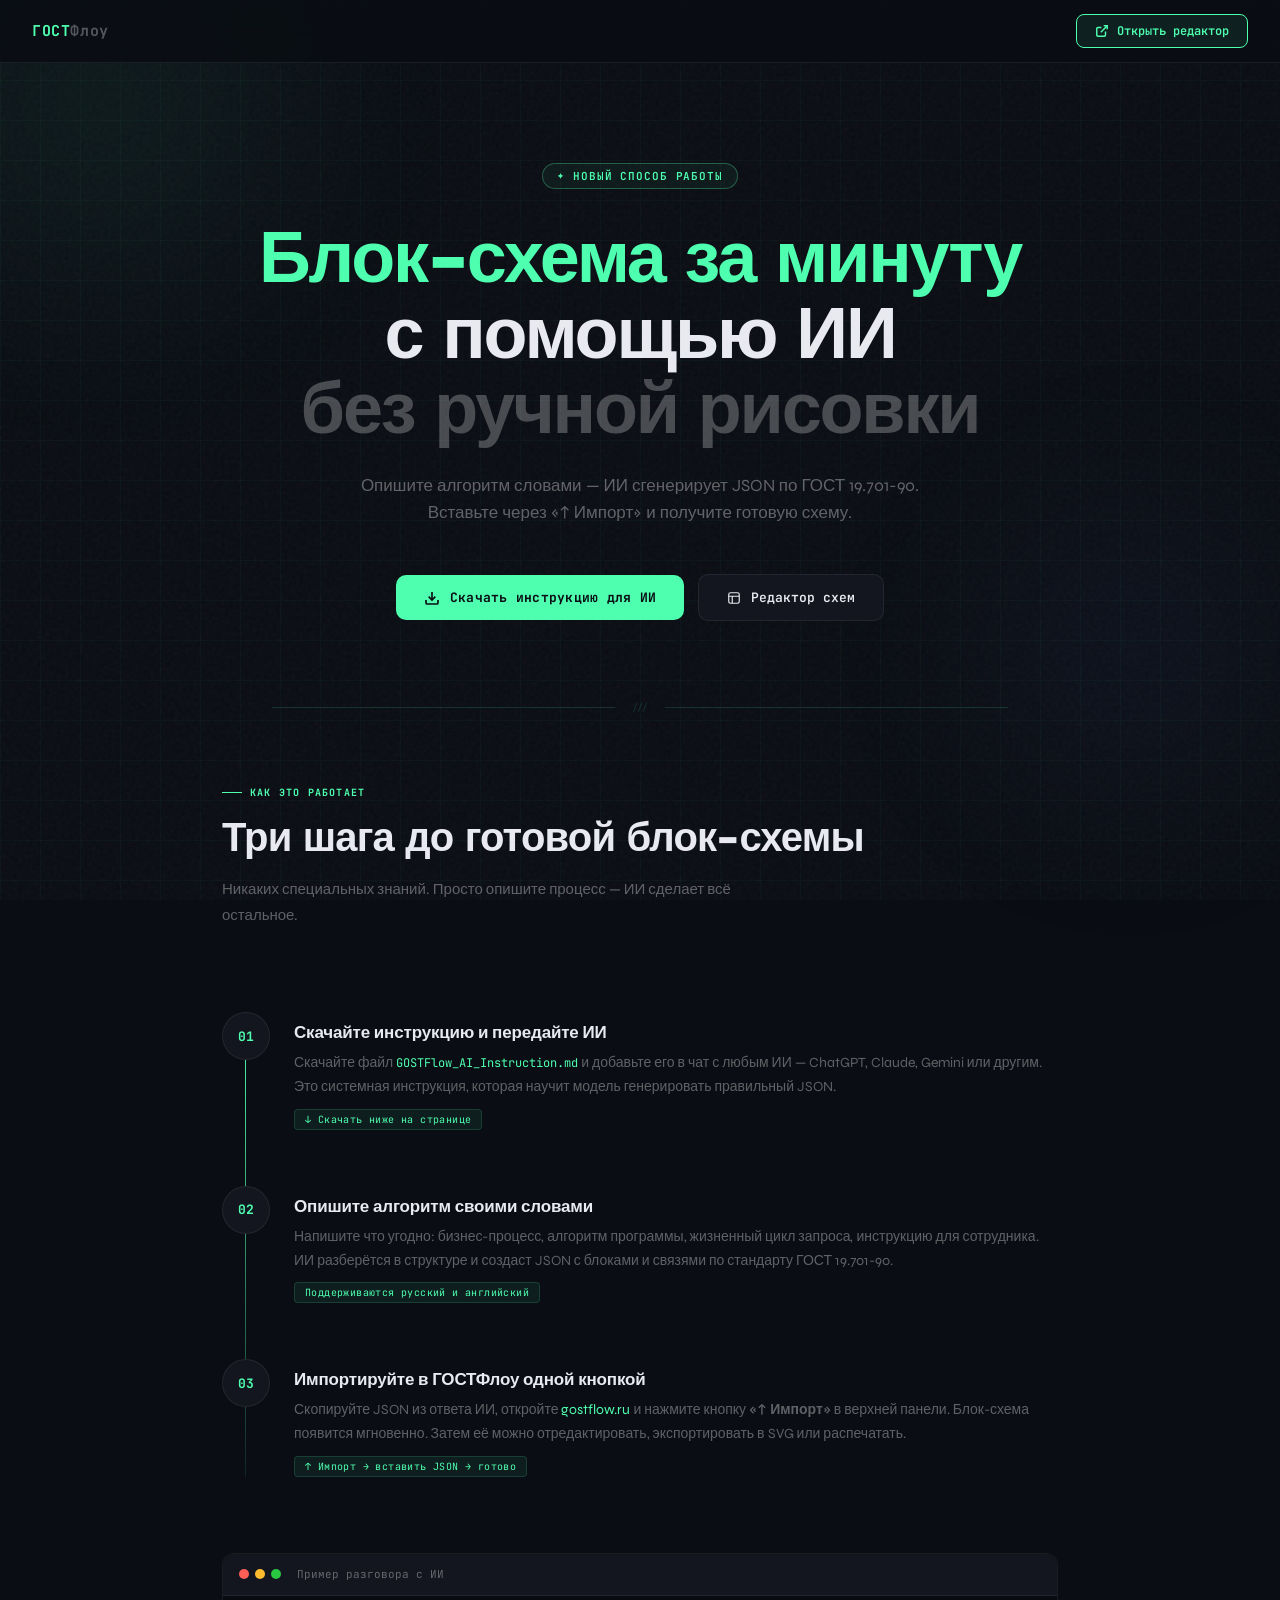
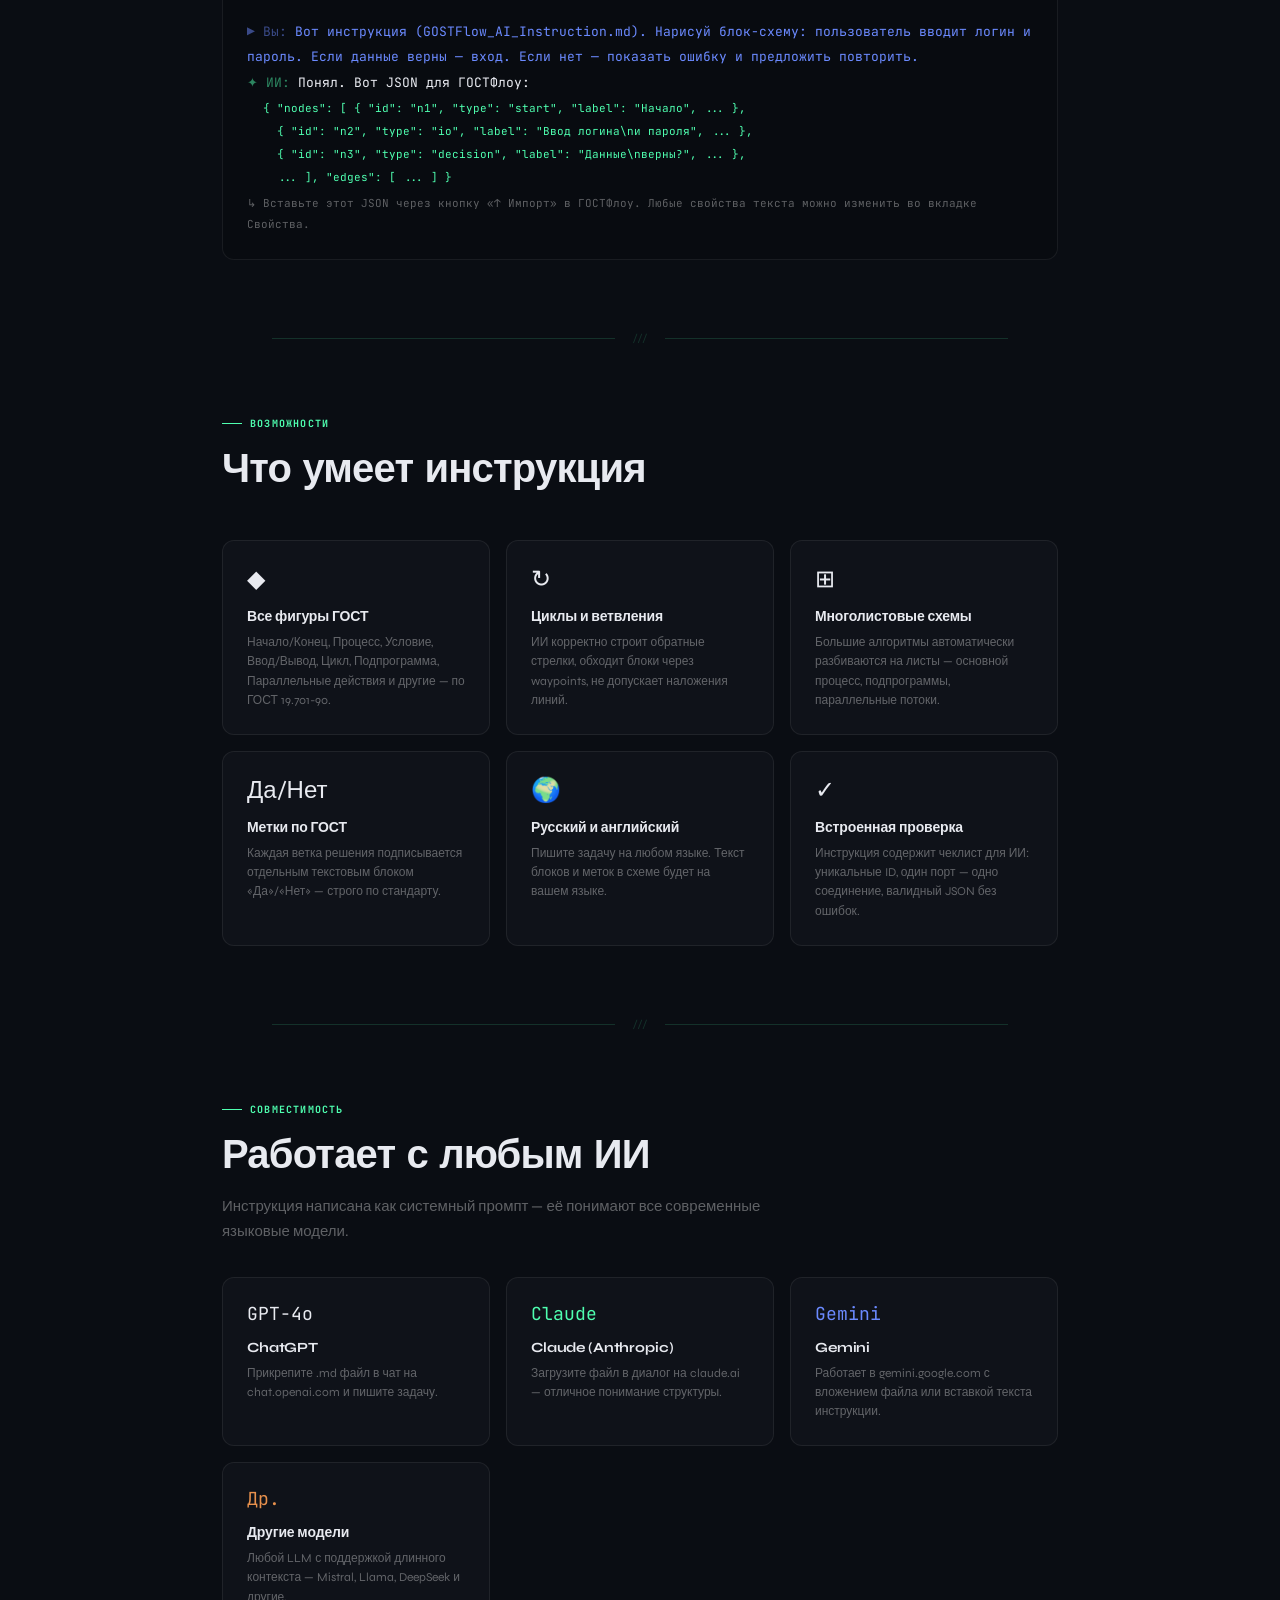
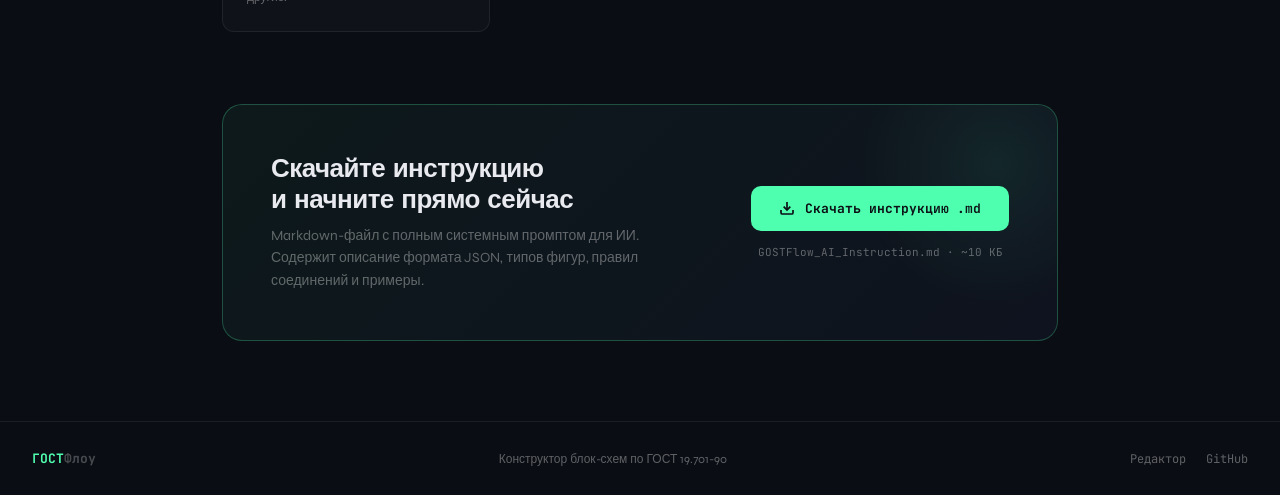
==== ai-flowchart-guide.html @ b7718509 "Added instructions." ====
<!DOCTYPE html>
<html lang="ru">
<head>
<meta charset="UTF-8">
<meta name="viewport" content="width=device-width, initial-scale=1.0">
<title>ИИ + ГОСТФлоу — Создавай блок-схемы голосом</title>
<link rel="preconnect" href="https://fonts.googleapis.com">
<link href="https://fonts.googleapis.com/css2?family=JetBrains+Mono:wght@400;600;700&family=Syne:wght@400;600;700;800&display=swap" rel="stylesheet">
<style>
  :root {
    --accent: #4fffb0;
    --accent2: #6b8aff;
    --accent3: #ff6b8a;
    --bg: #0a0d13;
    --surface: #0f1219;
    --panel: #13161f;
    --border: rgba(255,255,255,0.07);
    --text: #e8eaf0;
    --muted: rgba(255,255,255,0.35);
  }

  * { margin: 0; padding: 0; box-sizing: border-box; }

  body {
    background: var(--bg);
    color: var(--text);
    font-family: 'Syne', sans-serif;
    min-height: 100vh;
    overflow-x: hidden;
  }

  /* ─── NOISE OVERLAY ─── */
  body::before {
    content: '';
    position: fixed;
    inset: 0;
    background-image: url("data:image/svg+xml,%3Csvg viewBox='0 0 256 256' xmlns='http://www.w3.org/2000/svg'%3E%3Cfilter id='noise'%3E%3CfeTurbulence type='fractalNoise' baseFrequency='0.9' numOctaves='4' stitchTiles='stitch'/%3E%3C/filter%3E%3Crect width='100%25' height='100%25' filter='url(%23noise)' opacity='0.04'/%3E%3C/svg%3E");
    pointer-events: none;
    z-index: 0;
  }

  /* ─── GRID BG ─── */
  .grid-bg {
    position: fixed;
    inset: 0;
    background-image:
      linear-gradient(rgba(79,255,176,0.03) 1px, transparent 1px),
      linear-gradient(90deg, rgba(79,255,176,0.03) 1px, transparent 1px);
    background-size: 40px 40px;
    pointer-events: none;
    z-index: 0;
  }

  /* ─── HEADER ─── */
  header {
    position: sticky;
    top: 0;
    z-index: 100;
    display: flex;
    align-items: center;
    justify-content: space-between;
    padding: 14px 32px;
    background: rgba(10,13,19,0.85);
    backdrop-filter: blur(16px);
    border-bottom: 1px solid var(--border);
  }

  .logo {
    font-family: 'JetBrains Mono', monospace;
    font-weight: 700;
    font-size: 15px;
    color: var(--accent);
    letter-spacing: 0.04em;
    text-decoration: none;
  }
  .logo span { color: rgba(255,255,255,0.3); }

  .header-btn {
    display: flex;
    align-items: center;
    gap: 8px;
    padding: 8px 18px;
    border-radius: 8px;
    border: 1px solid var(--accent);
    background: rgba(79,255,176,0.08);
    color: var(--accent);
    font-family: 'JetBrains Mono', monospace;
    font-size: 12px;
    font-weight: 600;
    cursor: pointer;
    text-decoration: none;
    transition: all 0.2s;
  }
  .header-btn:hover {
    background: rgba(79,255,176,0.15);
    box-shadow: 0 0 20px rgba(79,255,176,0.2);
  }

  /* ─── MAIN ─── */
  main {
    position: relative;
    z-index: 1;
  }

  /* ─── HERO ─── */
  .hero {
    padding: 100px 32px 80px;
    max-width: 900px;
    margin: 0 auto;
    text-align: center;
  }

  .hero-badge {
    display: inline-flex;
    align-items: center;
    gap: 8px;
    padding: 5px 14px;
    border-radius: 100px;
    border: 1px solid rgba(79,255,176,0.3);
    background: rgba(79,255,176,0.05);
    font-family: 'JetBrains Mono', monospace;
    font-size: 11px;
    font-weight: 600;
    color: var(--accent);
    letter-spacing: 0.08em;
    text-transform: uppercase;
    margin-bottom: 32px;
  }
  .hero-badge::before {
    content: '✦';
    font-size: 8px;
  }

  .hero h1 {
    font-size: clamp(38px, 6vw, 72px);
    font-weight: 800;
    line-height: 1.05;
    letter-spacing: -0.03em;
    margin-bottom: 24px;
  }

  .hero h1 .line-accent { color: var(--accent); }
  .hero h1 .line-muted { color: rgba(255,255,255,0.25); }

  .hero-sub {
    font-size: 17px;
    line-height: 1.6;
    color: var(--muted);
    max-width: 560px;
    margin: 0 auto 48px;
    font-weight: 400;
  }

  .hero-actions {
    display: flex;
    align-items: center;
    justify-content: center;
    gap: 14px;
    flex-wrap: wrap;
  }

  .btn-primary {
    display: inline-flex;
    align-items: center;
    gap: 10px;
    padding: 14px 28px;
    border-radius: 10px;
    background: var(--accent);
    color: #0a0d13;
    font-family: 'JetBrains Mono', monospace;
    font-size: 13px;
    font-weight: 700;
    cursor: pointer;
    border: none;
    text-decoration: none;
    transition: all 0.2s;
    letter-spacing: 0.02em;
  }
  .btn-primary:hover {
    background: #7fffca;
    box-shadow: 0 0 32px rgba(79,255,176,0.4);
    transform: translateY(-1px);
  }

  .btn-secondary {
    display: inline-flex;
    align-items: center;
    gap: 10px;
    padding: 14px 28px;
    border-radius: 10px;
    border: 1px solid var(--border);
    background: var(--panel);
    color: var(--text);
    font-family: 'JetBrains Mono', monospace;
    font-size: 13px;
    font-weight: 600;
    cursor: pointer;
    text-decoration: none;
    transition: all 0.2s;
  }
  .btn-secondary:hover {
    border-color: rgba(79,255,176,0.4);
    color: var(--accent);
  }

  /* ─── DIVIDER ─── */
  .divider {
    display: flex;
    align-items: center;
    gap: 16px;
    max-width: 800px;
    margin: 0 auto;
    padding: 0 32px;
    opacity: 0.15;
  }
  .divider::before, .divider::after {
    content: '';
    flex: 1;
    height: 1px;
    background: var(--accent);
  }
  .divider span {
    font-family: 'JetBrains Mono', monospace;
    font-size: 10px;
    color: var(--accent);
  }

  /* ─── SECTION ─── */
  .section {
    max-width: 900px;
    margin: 0 auto;
    padding: 72px 32px;
  }

  .section-label {
    font-family: 'JetBrains Mono', monospace;
    font-size: 10px;
    font-weight: 700;
    letter-spacing: 0.12em;
    text-transform: uppercase;
    color: var(--accent);
    margin-bottom: 16px;
    display: flex;
    align-items: center;
    gap: 8px;
  }
  .section-label::before {
    content: '';
    display: inline-block;
    width: 20px;
    height: 1px;
    background: var(--accent);
  }

  .section-title {
    font-size: clamp(24px, 3.5vw, 40px);
    font-weight: 800;
    letter-spacing: -0.02em;
    line-height: 1.15;
    margin-bottom: 16px;
  }

  .section-desc {
    font-size: 15px;
    color: var(--muted);
    line-height: 1.7;
    max-width: 580px;
  }

  /* ─── STEPS ─── */
  .steps {
    display: flex;
    flex-direction: column;
    gap: 0;
    margin-top: 56px;
    position: relative;
  }

  .steps::before {
    content: '';
    position: absolute;
    left: 23px;
    top: 28px;
    bottom: 28px;
    width: 1px;
    background: linear-gradient(to bottom, var(--accent), rgba(79,255,176,0.1));
  }

  .step {
    display: grid;
    grid-template-columns: 48px 1fr;
    gap: 24px;
    padding: 28px 0;
    position: relative;
    opacity: 0;
    transform: translateX(-16px);
    transition: opacity 0.5s, transform 0.5s;
  }
  .step.visible { opacity: 1; transform: translateX(0); }

  .step-num {
    width: 48px;
    height: 48px;
    border-radius: 50%;
    background: var(--panel);
    border: 1px solid var(--border);
    display: flex;
    align-items: center;
    justify-content: center;
    font-family: 'JetBrains Mono', monospace;
    font-size: 13px;
    font-weight: 700;
    color: var(--accent);
    flex-shrink: 0;
    position: relative;
    z-index: 1;
  }
  .step:hover .step-num {
    border-color: rgba(79,255,176,0.5);
    box-shadow: 0 0 20px rgba(79,255,176,0.15);
  }

  .step-body { padding-top: 10px; }

  .step-title {
    font-size: 17px;
    font-weight: 700;
    letter-spacing: -0.01em;
    margin-bottom: 8px;
  }

  .step-text {
    font-size: 14px;
    color: var(--muted);
    line-height: 1.7;
  }

  .step-tag {
    display: inline-block;
    margin-top: 10px;
    padding: 3px 10px;
    border-radius: 4px;
    background: rgba(79,255,176,0.07);
    border: 1px solid rgba(79,255,176,0.15);
    font-family: 'JetBrains Mono', monospace;
    font-size: 10px;
    color: var(--accent);
    letter-spacing: 0.04em;
  }

  /* ─── CODE BLOCK ─── */
  .code-demo {
    margin-top: 48px;
    border-radius: 14px;
    border: 1px solid var(--border);
    background: var(--surface);
    overflow: hidden;
  }

  .code-header {
    display: flex;
    align-items: center;
    justify-content: space-between;
    padding: 12px 20px;
    border-bottom: 1px solid var(--border);
    background: var(--panel);
  }

  .code-dots {
    display: flex;
    gap: 6px;
  }
  .code-dots span {
    width: 10px; height: 10px;
    border-radius: 50%;
  }
  .dot-red { background: #ff5f57; }
  .dot-yellow { background: #febc2e; }
  .dot-green { background: #28c840; }

  .code-label {
    font-family: 'JetBrains Mono', monospace;
    font-size: 11px;
    color: var(--muted);
  }

  .code-body {
    padding: 24px;
    font-family: 'JetBrains Mono', monospace;
    font-size: 13px;
    line-height: 1.8;
    overflow-x: auto;
  }

  .code-user { color: var(--accent2); }
  .code-ai { color: var(--text); }
  .code-prompt {
    color: var(--muted);
    font-size: 11px;
    display: block;
    margin-bottom: 4px;
  }
  .code-response {
    color: var(--accent);
    font-size: 11px;
    display: block;
    margin-top: 4px;
  }

  /* ─── CARDS ─── */
  .cards {
    display: grid;
    grid-template-columns: repeat(auto-fit, minmax(220px, 1fr));
    gap: 16px;
    margin-top: 48px;
  }

  .card {
    padding: 24px;
    border-radius: 12px;
    border: 1px solid var(--border);
    background: var(--surface);
    transition: all 0.2s;
    cursor: default;
  }
  .card:hover {
    border-color: rgba(79,255,176,0.2);
    background: var(--panel);
    transform: translateY(-2px);
  }

  .card-icon {
    font-size: 24px;
    margin-bottom: 14px;
    display: block;
  }

  .card-title {
    font-size: 14px;
    font-weight: 700;
    margin-bottom: 8px;
    letter-spacing: -0.01em;
  }

  .card-text {
    font-size: 12px;
    color: var(--muted);
    line-height: 1.6;
  }

  /* ─── DOWNLOAD SECTION ─── */
  .download-block {
    margin: 0 auto 80px;
    max-width: 900px;
    padding: 0 32px;
  }

  .download-card {
    border-radius: 20px;
    border: 1px solid rgba(79,255,176,0.25);
    background: linear-gradient(135deg, rgba(79,255,176,0.05) 0%, rgba(107,138,255,0.05) 100%);
    padding: 48px;
    display: flex;
    align-items: center;
    justify-content: space-between;
    gap: 32px;
    flex-wrap: wrap;
    position: relative;
    overflow: hidden;
  }

  .download-card::before {
    content: '';
    position: absolute;
    top: -80px;
    right: -80px;
    width: 280px;
    height: 280px;
    background: radial-gradient(circle, rgba(79,255,176,0.08) 0%, transparent 70%);
    pointer-events: none;
  }

  .download-info h2 {
    font-size: 26px;
    font-weight: 800;
    letter-spacing: -0.02em;
    margin-bottom: 10px;
  }

  .download-info p {
    font-size: 14px;
    color: var(--muted);
    line-height: 1.6;
    max-width: 400px;
  }

  .download-actions {
    display: flex;
    flex-direction: column;
    gap: 10px;
    flex-shrink: 0;
  }

  .btn-download {
    display: inline-flex;
    align-items: center;
    gap: 10px;
    padding: 14px 28px;
    border-radius: 10px;
    background: var(--accent);
    color: #0a0d13;
    font-family: 'JetBrains Mono', monospace;
    font-size: 13px;
    font-weight: 700;
    cursor: pointer;
    border: none;
    text-decoration: none;
    transition: all 0.2s;
    white-space: nowrap;
  }
  .btn-download:hover {
    background: #7fffca;
    box-shadow: 0 0 28px rgba(79,255,176,0.4);
    transform: translateY(-1px);
  }
  .btn-download svg { flex-shrink: 0; }

  .file-meta {
    font-family: 'JetBrains Mono', monospace;
    font-size: 11px;
    color: var(--muted);
    text-align: center;
    margin-top: 4px;
  }

  /* ─── FOOTER ─── */
  footer {
    border-top: 1px solid var(--border);
    padding: 28px 32px;
    display: flex;
    align-items: center;
    justify-content: space-between;
    gap: 16px;
    flex-wrap: wrap;
    position: relative;
    z-index: 1;
  }

  .footer-logo {
    font-family: 'JetBrains Mono', monospace;
    font-size: 13px;
    font-weight: 700;
    color: var(--accent);
  }
  .footer-logo span { color: rgba(255,255,255,0.25); }

  .footer-text {
    font-size: 12px;
    color: var(--muted);
  }

  footer a {
    color: var(--muted);
    text-decoration: none;
    font-size: 12px;
    font-family: 'JetBrains Mono', monospace;
    transition: color 0.2s;
  }
  footer a:hover { color: var(--accent); }

  /* ─── GLOW BLOBS ─── */
  .blob {
    position: fixed;
    border-radius: 50%;
    pointer-events: none;
    z-index: 0;
    filter: blur(90px);
    opacity: 0.25;
  }
  .blob-1 {
    width: 600px; height: 600px;
    background: radial-gradient(circle, rgba(79,255,176,0.3), transparent 70%);
    top: -200px; left: -200px;
    animation: blobDrift 20s ease-in-out infinite alternate;
  }
  .blob-2 {
    width: 500px; height: 500px;
    background: radial-gradient(circle, rgba(107,138,255,0.25), transparent 70%);
    bottom: 0; right: -100px;
    animation: blobDrift 25s ease-in-out infinite alternate-reverse;
  }
  @keyframes blobDrift {
    from { transform: translate(0, 0) scale(1); }
    to { transform: translate(40px, 30px) scale(1.08); }
  }

  /* ─── TERMINAL DEMO ─── */
  .terminal {
    border-radius: 12px;
    border: 1px solid var(--border);
    background: #080b10;
    overflow: hidden;
    margin-top: 48px;
    font-family: 'JetBrains Mono', monospace;
    font-size: 13px;
    line-height: 1.9;
  }

  .terminal-bar {
    background: var(--panel);
    padding: 10px 16px;
    display: flex;
    align-items: center;
    gap: 8px;
    border-bottom: 1px solid var(--border);
  }

  .terminal-title {
    font-size: 11px;
    color: var(--muted);
    margin-left: 8px;
  }

  .terminal-body {
    padding: 24px;
    display: flex;
    flex-direction: column;
    gap: 2px;
  }

  .t-you { color: var(--accent2); }
  .t-you::before { content: '▶ Вы: '; color: rgba(107,138,255,0.5); }
  .t-ai { color: var(--text); }
  .t-ai::before { content: '✦ ИИ: '; color: rgba(79,255,176,0.5); }
  .t-json { color: var(--accent); margin-left: 16px; font-size: 11px; }
  .t-note { color: var(--muted); font-size: 11px; margin-top: 4px; }

  /* scroll animation */
  .fade-up {
    opacity: 0;
    transform: translateY(24px);
    transition: opacity 0.6s ease, transform 0.6s ease;
  }
  .fade-up.visible {
    opacity: 1;
    transform: translateY(0);
  }

  @media (max-width: 640px) {
    header { padding: 12px 18px; }
    .hero { padding: 60px 18px 48px; }
    .section { padding: 48px 18px; }
    .download-block { padding: 0 18px; }
    .download-card { padding: 28px 20px; }
    footer { padding: 20px 18px; }
    .steps::before { display: none; }
  }
</style>
</head>
<body>

<div class="grid-bg"></div>
<div class="blob blob-1"></div>
<div class="blob blob-2"></div>

<!-- HEADER -->
<header>
  <a href="https://gostflow.ru" class="logo">ГОСТ<span>Флоу</span></a>
  <a href="https://gostflow.ru" class="header-btn">
    <svg width="14" height="14" viewBox="0 0 24 24" fill="none" stroke="currentColor" stroke-width="2.5"><path d="M18 13v6a2 2 0 0 1-2 2H5a2 2 0 0 1-2-2V8a2 2 0 0 1 2-2h6"/><polyline points="15 3 21 3 21 9"/><line x1="10" y1="14" x2="21" y2="3"/></svg>
    Открыть редактор
  </a>
</header>

<main>

  <!-- HERO -->
  <section class="hero">
    <div class="hero-badge">Новый способ работы</div>
    <h1>
      <span class="line-accent">Блок-схема за минуту</span><br>
      <span>с помощью ИИ</span><br>
      <span class="line-muted">без ручной рисовки</span>
    </h1>
    <p class="hero-sub">
      Опишите алгоритм словами — ИИ сгенерирует JSON по ГОСТ 19.701-90.
      Вставьте через «↑ Импорт» и получите готовую схему.
    </p>
    <div class="hero-actions">
      <a id="downloadBtnHero" href="#" class="btn-primary">
        <svg width="16" height="16" viewBox="0 0 24 24" fill="none" stroke="currentColor" stroke-width="2.5"><path d="M21 15v4a2 2 0 0 1-2 2H5a2 2 0 0 1-2-2v-4"/><polyline points="7 10 12 15 17 10"/><line x1="12" y1="15" x2="12" y2="3"/></svg>
        Скачать инструкцию для ИИ
      </a>
      <a href="https://gostflow.ru" class="btn-secondary">
        <svg width="14" height="14" viewBox="0 0 24 24" fill="none" stroke="currentColor" stroke-width="2"><rect x="3" y="3" width="18" height="18" rx="3"/><path d="M3 9h18M9 21V9"/></svg>
        Редактор схем
      </a>
    </div>
  </section>

  <div class="divider"><span>///</span></div>

  <!-- HOW IT WORKS -->
  <section class="section">
    <div class="section-label">Как это работает</div>
    <h2 class="section-title">Три шага до готовой блок-схемы</h2>
    <p class="section-desc">Никаких специальных знаний. Просто опишите процесс — ИИ сделает всё остальное.</p>

    <div class="steps">

      <div class="step">
        <div class="step-num">01</div>
        <div class="step-body">
          <div class="step-title">Скачайте инструкцию и передайте ИИ</div>
          <div class="step-text">
            Скачайте файл <code style="color:var(--accent);font-family:'JetBrains Mono',monospace;font-size:12px">GOSTFlow_AI_Instruction.md</code> и добавьте его в чат с любым ИИ — ChatGPT, Claude, Gemini или другим. Это системная инструкция, которая научит модель генерировать правильный JSON.
          </div>
          <span class="step-tag">↓ Скачать ниже на странице</span>
        </div>
      </div>

      <div class="step">
        <div class="step-num">02</div>
        <div class="step-body">
          <div class="step-title">Опишите алгоритм своими словами</div>
          <div class="step-text">
            Напишите что угодно: бизнес-процесс, алгоритм программы, жизненный цикл запроса, инструкцию для сотрудника. ИИ разберётся в структуре и создаст JSON с блоками и связями по стандарту ГОСТ 19.701-90.
          </div>
          <span class="step-tag">Поддерживаются русский и английский</span>
        </div>
      </div>

      <div class="step">
        <div class="step-num">03</div>
        <div class="step-body">
          <div class="step-title">Импортируйте в ГОСТФлоу одной кнопкой</div>
          <div class="step-text">
            Скопируйте JSON из ответа ИИ, откройте <a href="https://gostflow.ru" style="color:var(--accent);text-decoration:none">gostflow.ru</a> и нажмите кнопку <strong>«↑ Импорт»</strong> в верхней панели. Блок-схема появится мгновенно. Затем её можно отредактировать, экспортировать в SVG или распечатать.
          </div>
          <span class="step-tag">↑ Импорт → вставить JSON → готово</span>
        </div>
      </div>

    </div>

    <!-- TERMINAL DEMO -->
    <div class="terminal fade-up">
      <div class="terminal-bar">
        <div class="code-dots">
          <span class="dot-red"></span>
          <span class="dot-yellow"></span>
          <span class="dot-green"></span>
        </div>
        <div class="terminal-title">Пример разговора с ИИ</div>
      </div>
      <div class="terminal-body">
        <div class="t-you">Вот инструкция (GOSTFlow_AI_Instruction.md). Нарисуй блок-схему: пользователь вводит логин и пароль. Если данные верны — вход. Если нет — показать ошибку и предложить повторить.</div>
        <div class="t-ai">Понял. Вот JSON для ГОСТФлоу:</div>
        <div class="t-json">{ "nodes": [ { "id": "n1", "type": "start", "label": "Начало", ... },</div>
        <div class="t-json">&nbsp;&nbsp;{ "id": "n2", "type": "io", "label": "Ввод логина\nи пароля", ... },</div>
        <div class="t-json">&nbsp;&nbsp;{ "id": "n3", "type": "decision", "label": "Данные\nверны?", ... },</div>
        <div class="t-json">&nbsp;&nbsp;... ], "edges": [ ... ] }</div>
        <div class="t-note">↳ Вставьте этот JSON через кнопку «↑ Импорт» в ГОСТФлоу. Любые свойства текста можно изменить во вкладке Свойства.</div>
      </div>
    </div>
  </section>

  <div class="divider"><span>///</span></div>

  <!-- FEATURES -->
  <section class="section">
    <div class="section-label">Возможности</div>
    <h2 class="section-title">Что умеет инструкция</h2>

    <div class="cards">
      <div class="card fade-up">
        <span class="card-icon">◆</span>
        <div class="card-title">Все фигуры ГОСТ</div>
        <div class="card-text">Начало/Конец, Процесс, Условие, Ввод/Вывод, Цикл, Подпрограмма, Параллельные действия и другие — по ГОСТ 19.701-90.</div>
      </div>
      <div class="card fade-up">
        <span class="card-icon">↻</span>
        <div class="card-title">Циклы и ветвления</div>
        <div class="card-text">ИИ корректно строит обратные стрелки, обходит блоки через waypoints, не допускает наложения линий.</div>
      </div>
      <div class="card fade-up">
        <span class="card-icon">⊞</span>
        <div class="card-title">Многолистовые схемы</div>
        <div class="card-text">Большие алгоритмы автоматически разбиваются на листы — основной процесс, подпрограммы, параллельные потоки.</div>
      </div>
      <div class="card fade-up">
        <span class="card-icon">Да/Нет</span>
        <div class="card-title">Метки по ГОСТ</div>
        <div class="card-text">Каждая ветка решения подписывается отдельным текстовым блоком «Да»/«Нет» — строго по стандарту.</div>
      </div>
      <div class="card fade-up">
        <span class="card-icon">🌍</span>
        <div class="card-title">Русский и английский</div>
        <div class="card-text">Пишите задачу на любом языке. Текст блоков и меток в схеме будет на вашем языке.</div>
      </div>
      <div class="card fade-up">
        <span class="card-icon">✓</span>
        <div class="card-title">Встроенная проверка</div>
        <div class="card-text">Инструкция содержит чеклист для ИИ: уникальные ID, один порт — одно соединение, валидный JSON без ошибок.</div>
      </div>
    </div>
  </section>

  <div class="divider"><span>///</span></div>

  <!-- AI CHOICE -->
  <section class="section fade-up">
    <div class="section-label">Совместимость</div>
    <h2 class="section-title">Работает с любым ИИ</h2>
    <p class="section-desc">Инструкция написана как системный промпт — её понимают все современные языковые модели.</p>

    <div class="cards" style="margin-top:32px">
      <div class="card">
        <span class="card-icon" style="font-size:18px;font-family:'JetBrains Mono',monospace;color:var(--text)">GPT-4o</span>
        <div class="card-title">ChatGPT</div>
        <div class="card-text">Прикрепите .md файл в чат на chat.openai.com и пишите задачу.</div>
      </div>
      <div class="card">
        <span class="card-icon" style="font-size:18px;font-family:'JetBrains Mono',monospace;color:var(--accent)">Claude</span>
        <div class="card-title">Claude (Anthropic)</div>
        <div class="card-text">Загрузите файл в диалог на claude.ai — отличное понимание структуры.</div>
      </div>
      <div class="card">
        <span class="card-icon" style="font-size:18px;font-family:'JetBrains Mono',monospace;color:var(--accent2)">Gemini</span>
        <div class="card-title">Gemini</div>
        <div class="card-text">Работает в gemini.google.com с вложением файла или вставкой текста инструкции.</div>
      </div>
      <div class="card">
        <span class="card-icon" style="font-size:18px;font-family:'JetBrains Mono',monospace;color:#e8914d">Др.</span>
        <div class="card-title">Другие модели</div>
        <div class="card-text">Любой LLM с поддержкой длинного контекста — Mistral, Llama, DeepSeek и другие.</div>
      </div>
    </div>
  </section>

  <!-- DOWNLOAD -->
  <div class="download-block fade-up">
    <div class="download-card">
      <div class="download-info">
        <h2>Скачайте инструкцию<br>и начните прямо сейчас</h2>
        <p>Markdown-файл с полным системным промптом для ИИ. Содержит описание формата JSON, типов фигур, правил соединений и примеры.</p>
      </div>
      <div class="download-actions">
        <a id="downloadBtnMain" href="#" class="btn-download">
          <svg width="16" height="16" viewBox="0 0 24 24" fill="none" stroke="currentColor" stroke-width="2.5"><path d="M21 15v4a2 2 0 0 1-2 2H5a2 2 0 0 1-2-2v-4"/><polyline points="7 10 12 15 17 10"/><line x1="12" y1="15" x2="12" y2="3"/></svg>
          Скачать инструкцию .md
        </a>
        <div class="file-meta">GOSTFlow_AI_Instruction.md · ~10 КБ</div>
      </div>
    </div>
  </div>

</main>

<footer>
  <div class="footer-logo">ГОСТ<span>Флоу</span></div>
  <div class="footer-text">Конструктор блок-схем по ГОСТ 19.701-90</div>
  <div style="display:flex;gap:20px;align-items:center">
    <a href="https://gostflow.ru">Редактор</a>
    <a href="https://github.com/sherhn/gostflow" target="_blank">GitHub</a>
  </div>
</footer>

<script>
// ─── INSTRUCTION FILE CONTENT ───
const instructionContent = `# AI Instruction: Generating Flowcharts for GostFlow

## Your Task

The user provides a description of an algorithm or process (text, pseudocode, or code).
You must return a valid JSON that the user will paste into the editor via the **"↑ Import"** button.

Response format — JSON only, no explanations, no markdown code fences.
If the diagram is large — split it into multiple sheets (see "Multiple Sheets" section).

---

## JSON Structure

\`\`\`json
{
  "nodes": [ ...array of blocks... ],
  "edges": [ ...array of connections... ]
}
\`\`\`

---

## Blocks (nodes)

Each block is an object with the following fields:

| Field | Type | Required | Description |
|-------|------|----------|-------------|
| \`id\` | string | ✅ | Unique identifier. Format: \`"n1"\`, \`"n2"\`, ... |
| \`type\` | string | ✅ | Shape type (see below) |
| \`x\` | number | ✅ | X coordinate of the top-left corner (pixels) |
| \`y\` | number | ✅ | Y coordinate of the top-left corner (pixels) |
| \`w\` | number | ✅ | Block width |
| \`h\` | number | ✅ | Block height |
| \`label\` | string | ✅ | Text inside the block. Line break: \`\\n\` |
| \`color\` | string | ✅ | Text color. Default: \`"#000000"\` |
| \`paramA\` | number | ➖ | GOST parameter "a" (80 by default). Used by most shapes |

### Text Wrapping in Labels

The \`label\` field supports manual line breaks via \`\\n\`. Use them whenever the text would visually overflow the shape.

**General guideline:** estimate how many characters fit on one line given the shape's width, and insert \`\\n\` before the text would overflow. You don't need to count precisely — use judgment based on typical character widths and the shape's \`w\` value. When in doubt, wrap earlier rather than later.

Approximate single-line capacity at default widths (rough estimates, depends on character mix):
- \`process\`, \`io\`, \`decision\`, \`prepare\`, \`loop_start\`, \`loop_end\`, \`subprogram\` (w=120) — about 14–16 characters per line
- \`start\` (w=120, h=40) — about 16–18 characters; keep to 1 line if possible
- \`comment\` (w=60) — about 7–8 characters per line
- \`parallel\` (w=120, h=16) — very short, 1 line only

If a label requires more than 2–3 lines, consider shortening the text or increasing \`h\` proportionally (add ~20px per extra line).

### Shape Types and Default Sizes

| \`type\` | Name | Shape | w | h | paramA |
|--------|------|-------|---|---|--------|
| \`start\` | Start/End | Rounded rectangle (stadium) | 120 | 40 | 80 |
| \`process\` | Process | Rectangle | 120 | 80 | 80 |
| \`decision\` | Decision | Diamond | 120 | 80 | 80 |
| \`io\` | Input/Output | Parallelogram | 120 | 80 | 80 |
| \`connector\` | Connector | Circle | 40 | 40 | 80 |
| \`prepare\` | Preparation | Hexagon | 120 | 80 | 80 |
| \`loop_start\` | Loop Start | Pentagon (notch at bottom) | 120 | 80 | 80 |
| \`loop_end\` | Loop End | Pentagon (notch at top) | 120 | 80 | 80 |
| \`subprogram\` | Subroutine | Rectangle with double side bars | 120 | 80 | 80 |
| \`parallel\` | Parallel Actions | Two horizontal lines | 120 | 16 | 80 |
| \`comment\` | Comment | Bracket [ | 60 | 80 | 80 |
| \`text\` | Text | Invisible label | 120 | 30 | — |
| \`custom\` | Custom Shape | Polygon | any | any | — |

> Do not change \`w\` and \`h\` unless necessary. Use the values from the table above.

---

## Ports — Connection Points

Each shape has 4 ports (exceptions below):

| Port ID | Position |
|---------|----------|
| \`"t"\` | Top — center of the top side |
| \`"b"\` | Bottom — center of the bottom side |
| \`"l"\` | Left — center of the left side |
| \`"r"\` | Right — center of the right side |

**Exceptions:**

- \`parallel\` — ports \`"tline"\` and \`"bline"\` (top and bottom lines)
- \`comment\` — ports \`"t"\`, \`"b"\`, \`"l"\` only (three ports, on the bracket's vertical bar)
- \`text\` — no ports; connections are not supported
- \`connector\` — standard 4 ports, but small size (w=h=40)

### ⚠️ ONE CONNECTION PER PORT RULE

**One line out of a port. One line into a port. No exceptions.**

Check every port before adding a connection. If a port is already occupied — use a different free port on that block, or add an intermediate \`connector\` block.

---

## Connections (edges)

Each connection is an object:

\`\`\`json
{
  "id": "e1",
  "from": "n1",
  "to": "n2",
  "fromPort": "b",
  "toPort": "t",
  "label": "",
  "lineStyle": "solid",
  "arrowEnd": "end"
}
\`\`\`

| Field | Type | Required | Description |
|-------|------|----------|-------------|
| \`id\` | string | ✅ | Unique ID. Format: \`"e1"\`, \`"e2"\`, ... |
| \`from\` | string | ✅ | Source block ID |
| \`to\` | string | ✅ | Target block ID |
| \`fromPort\` | string | ✅ | Port on the source block |
| \`toPort\` | string | ✅ | Port on the target block |
| \`label\` | string | ➖ | Connection label (e.g. \`"Yes"\`, \`"No"\`) |
| \`lineStyle\` | string | ➖ | \`"solid"\` (default), \`"dashed"\`, \`"chain"\` |
| \`arrowEnd\` | string | ➖ | \`"end"\` (arrow, default) or \`"none"\` |
| \`customWaypoints\` | array | ➖ | Waypoints for a hand-drawn path (see below) |

### Two Types of Connections

#### 1. Standard Connection (simple, straight)

Use when the path between two adjacent blocks is direct and does not cross other objects.

\`\`\`json
{
  "id": "e1",
  "from": "n1",
  "to": "n2",
  "fromPort": "b",
  "toPort": "t",
  "label": ""
}
\`\`\`

#### 2. Hand-Drawn Path (customWaypoints)

**Use for all non-trivial connections:** loops (going back up), paths around blocks, connections spanning multiple levels.

\`\`\`json
{
  "id": "e5",
  "from": "n4",
  "to": "n2",
  "fromPort": "r",
  "toPort": "r",
  "label": "",
  "customWaypoints": [
    [560, 380],
    [620, 380],
    [620, 200],
    [560, 200],
    [240, 200]
  ]
}
\`\`\`

**When you MUST use \`customWaypoints\`:**
- The connection goes backward (bottom to top, right to left)
- The path needs to go around other blocks
- Two lines might merge or overlap
- A connection from a \`decision\` block (\`r\` or \`l\` port) returns upward in the diagram

---

## GOST Decision Branch Labels (Да/Нет)

According to GOST 19.701-90, every outgoing branch of a \`decision\` block **must** be labelled with the condition result directly on the diagram — as a separate \`text\` block placed near the corresponding port of the diamond.

For **every** \`decision\` block, create one \`text\` node per outgoing branch.

Use the language of the user's prompt:
- Russian: **"Да"** / **"Нет"**
- English: **"Yes"** / **"No"**

---

## Block Placement Rules

1. **Start at coordinate (100, 40)** — leave a margin from the edge.
2. **Vertical gap** between blocks: \`block_h + 60\` pixels (minimum 140px center-to-center for large blocks).
3. **Horizontal offset** for parallel branches: at least \`w + 80\`.
4. Blocks in the same vertical flow should be **aligned by X**.
5. \`decision\` blocks spawn branches: one goes down (\`b\`), the other goes sideways (\`r\` or \`l\`).

---

## Multiple Sheets (for large diagrams)

If the diagram contains more than ~15 blocks, split it into multiple JSON files.

In that case, return the user multiple JSONs and the following instruction:

> "Import the first JSON on Sheet 1. Then click \`+\` next to the sheet tabs at the bottom of the screen, create Sheet 2, and import the second JSON. Repeat for each sheet."

---

## Response Language

**Always respond in the same language the user used in their prompt.** JSON field names always stay in English.

---

## Pre-Delivery Checklist

Before returning the JSON, verify:

- [ ] Every block has a unique \`id\`
- [ ] Every connection has a unique \`id\`
- [ ] No port is used more than once across all connections
- [ ] All \`from\` and \`to\` values reference existing block \`id\`s
- [ ] \`customWaypoints\` paths start exactly at the \`fromPort\` coordinates
- [ ] No path passes through any block
- [ ] No lines overlap each other
- [ ] There is exactly one \`start\` block at the beginning and one at the end with \`label: "End"\`
- [ ] Every \`decision\` block has a \`text\` label node for each outgoing branch
- [ ] The JSON is valid (no trailing commas, no unclosed brackets)

---

## Post-Delivery Message

After returning the JSON, always add a short note in the user's language mentioning the **Properties** tab for text customization.

---

## Full Example

Algorithm: *"Input a number N. If N > 0 — print 'positive'. If N < 0 — print 'negative'. Otherwise — print 'zero'. End."*

\`\`\`json
{
  "nodes": [
    { "id": "n1", "type": "start",    "x": 200, "y": 40,  "w": 120, "h": 40, "label": "Start",             "color": "#000000", "paramA": 80 },
    { "id": "n2", "type": "io",       "x": 200, "y": 140, "w": 120, "h": 80, "label": "Input: N",          "color": "#000000", "paramA": 80 },
    { "id": "n3", "type": "decision", "x": 200, "y": 280, "w": 120, "h": 80, "label": "N > 0?",            "color": "#000000", "paramA": 80 },
    { "id": "t1", "type": "text",     "x": 324, "y": 325, "w": 40,  "h": 30, "label": "Yes",               "color": "#000000" },
    { "id": "t2", "type": "text",     "x": 264, "y": 364, "w": 40,  "h": 30, "label": "No",                "color": "#000000" },
    { "id": "n4", "type": "io",       "x": 400, "y": 310, "w": 120, "h": 80, "label": "Print 'positive'",  "color": "#000000", "paramA": 80 },
    { "id": "n5", "type": "decision", "x": 200, "y": 420, "w": 120, "h": 80, "label": "N < 0?",            "color": "#000000", "paramA": 80 },
    { "id": "t3", "type": "text",     "x": 324, "y": 465, "w": 40,  "h": 30, "label": "Yes",               "color": "#000000" },
    { "id": "t4", "type": "text",     "x": 264, "y": 504, "w": 40,  "h": 30, "label": "No",                "color": "#000000" },
    { "id": "n6", "type": "io",       "x": 400, "y": 450, "w": 120, "h": 80, "label": "Print 'negative'",  "color": "#000000", "paramA": 80 },
    { "id": "n7", "type": "io",       "x": 200, "y": 560, "w": 120, "h": 80, "label": "Print 'zero'",      "color": "#000000", "paramA": 80 },
    { "id": "n8", "type": "start",    "x": 200, "y": 700, "w": 120, "h": 40, "label": "End",               "color": "#000000", "paramA": 80 }
  ],
  "edges": [
    { "id": "e1", "from": "n1", "to": "n2", "fromPort": "b", "toPort": "t", "label": "" },
    { "id": "e2", "from": "n2", "to": "n3", "fromPort": "b", "toPort": "t", "label": "" },
    { "id": "e3", "from": "n3", "to": "n4", "fromPort": "r", "toPort": "l", "label": "", "customWaypoints": [[320, 320], [400, 320], [400, 350]] },
    { "id": "e4", "from": "n3", "to": "n5", "fromPort": "b", "toPort": "t", "label": "" },
    { "id": "e5", "from": "n5", "to": "n6", "fromPort": "r", "toPort": "l", "label": "", "customWaypoints": [[320, 460], [400, 460], [400, 490]] },
    { "id": "e6", "from": "n5", "to": "n7", "fromPort": "b", "toPort": "t", "label": "" },
    { "id": "e7", "from": "n4", "to": "n8", "fromPort": "b", "toPort": "r", "label": "", "customWaypoints": [[460, 390], [460, 720], [320, 720]] },
    { "id": "e8", "from": "n6", "to": "n8", "fromPort": "b", "toPort": "r", "label": "", "customWaypoints": [[460, 530], [480, 530], [480, 730], [320, 730]] },
    { "id": "e9", "from": "n7", "to": "n8", "fromPort": "b", "toPort": "t", "label": "" }
  ]
}
\`\`\`
`;

function downloadInstruction() {
  const blob = new Blob([instructionContent], { type: 'text/markdown;charset=utf-8' });
  const url = URL.createObjectURL(blob);
  const a = document.createElement('a');
  a.href = url;
  a.download = 'GOSTFlow_AI_Instruction.md';
  document.body.appendChild(a);
  a.click();
  document.body.removeChild(a);
  URL.revokeObjectURL(url);
}

document.getElementById('downloadBtnHero').addEventListener('click', (e) => {
  e.preventDefault();
  downloadInstruction();
});
document.getElementById('downloadBtnMain').addEventListener('click', (e) => {
  e.preventDefault();
  downloadInstruction();
});

// ─── SCROLL ANIMATIONS ───
const observer = new IntersectionObserver((entries) => {
  entries.forEach(entry => {
    if (entry.isIntersecting) {
      entry.target.classList.add('visible');
    }
  });
}, { threshold: 0.1 });

document.querySelectorAll('.fade-up, .step').forEach(el => observer.observe(el));

// stagger steps
document.querySelectorAll('.step').forEach((el, i) => {
  el.style.transitionDelay = `${i * 0.12}s`;
});
</script>
</body>
</html>
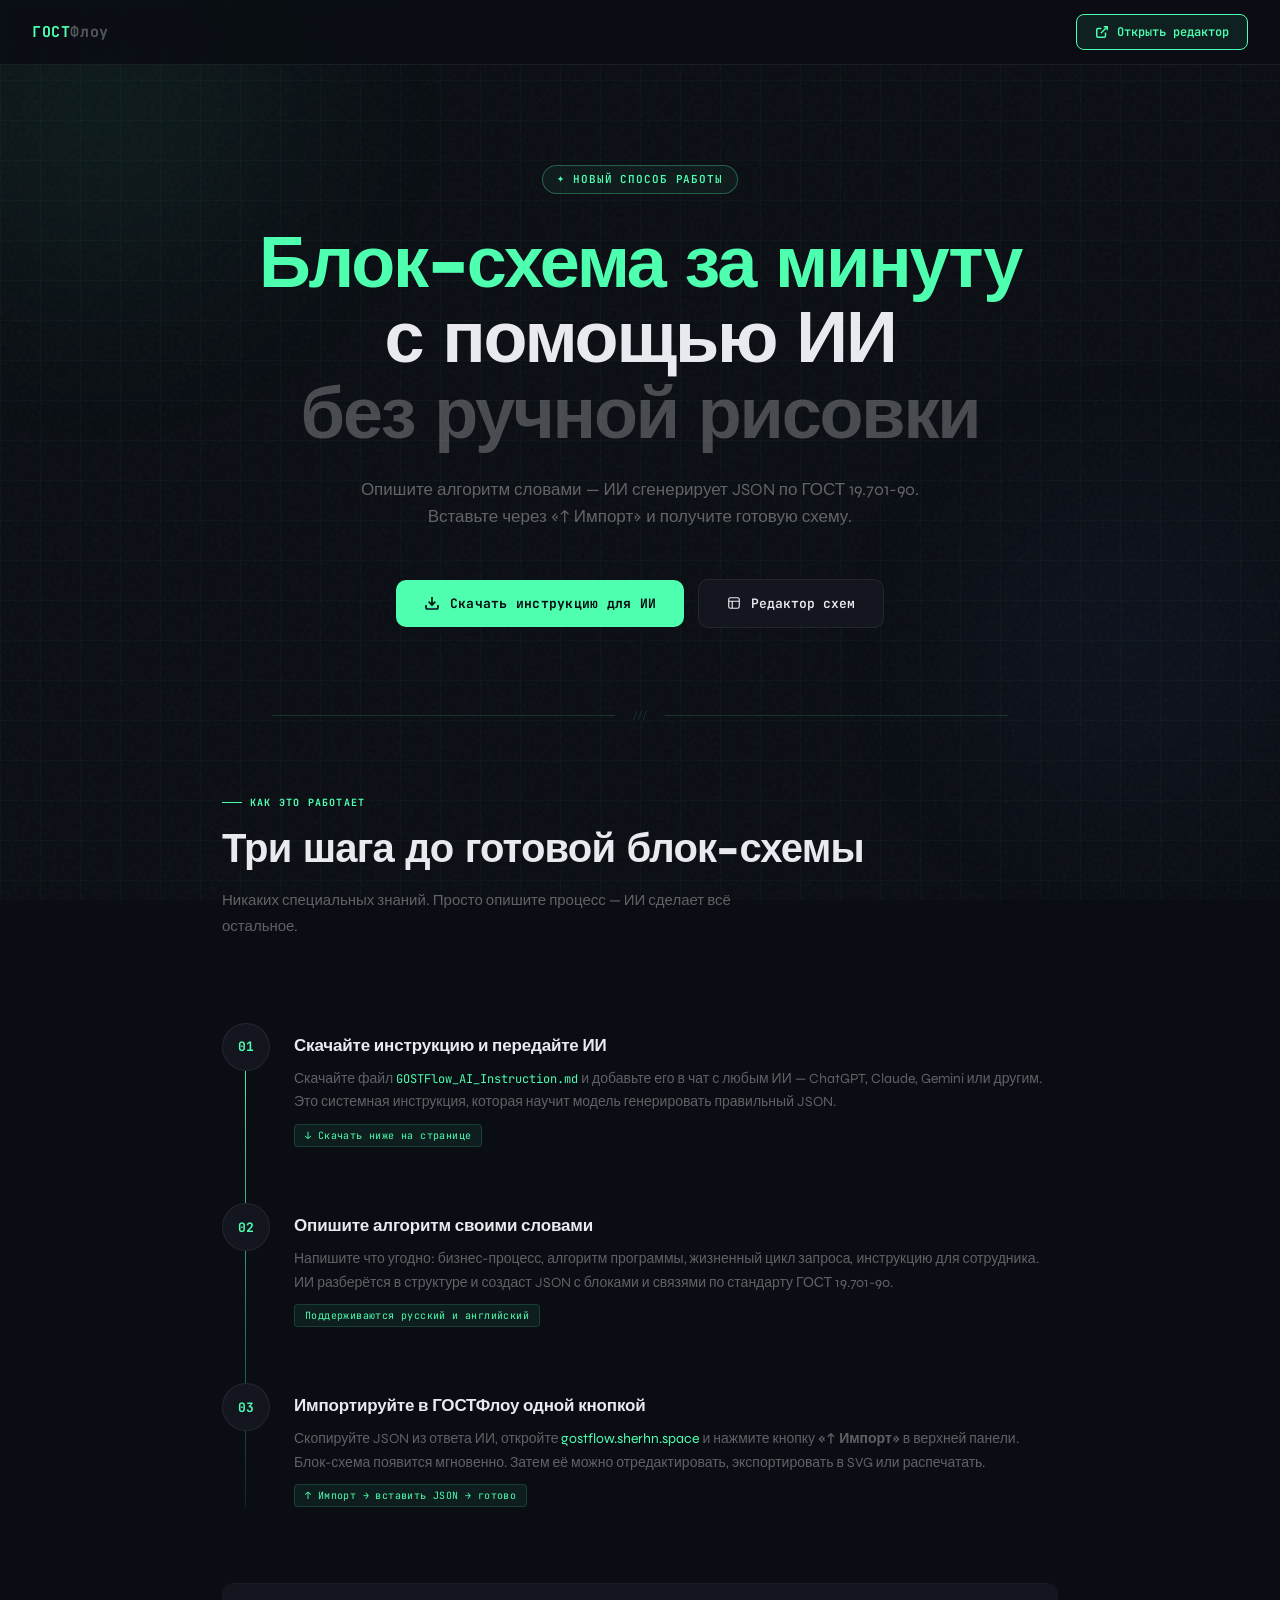
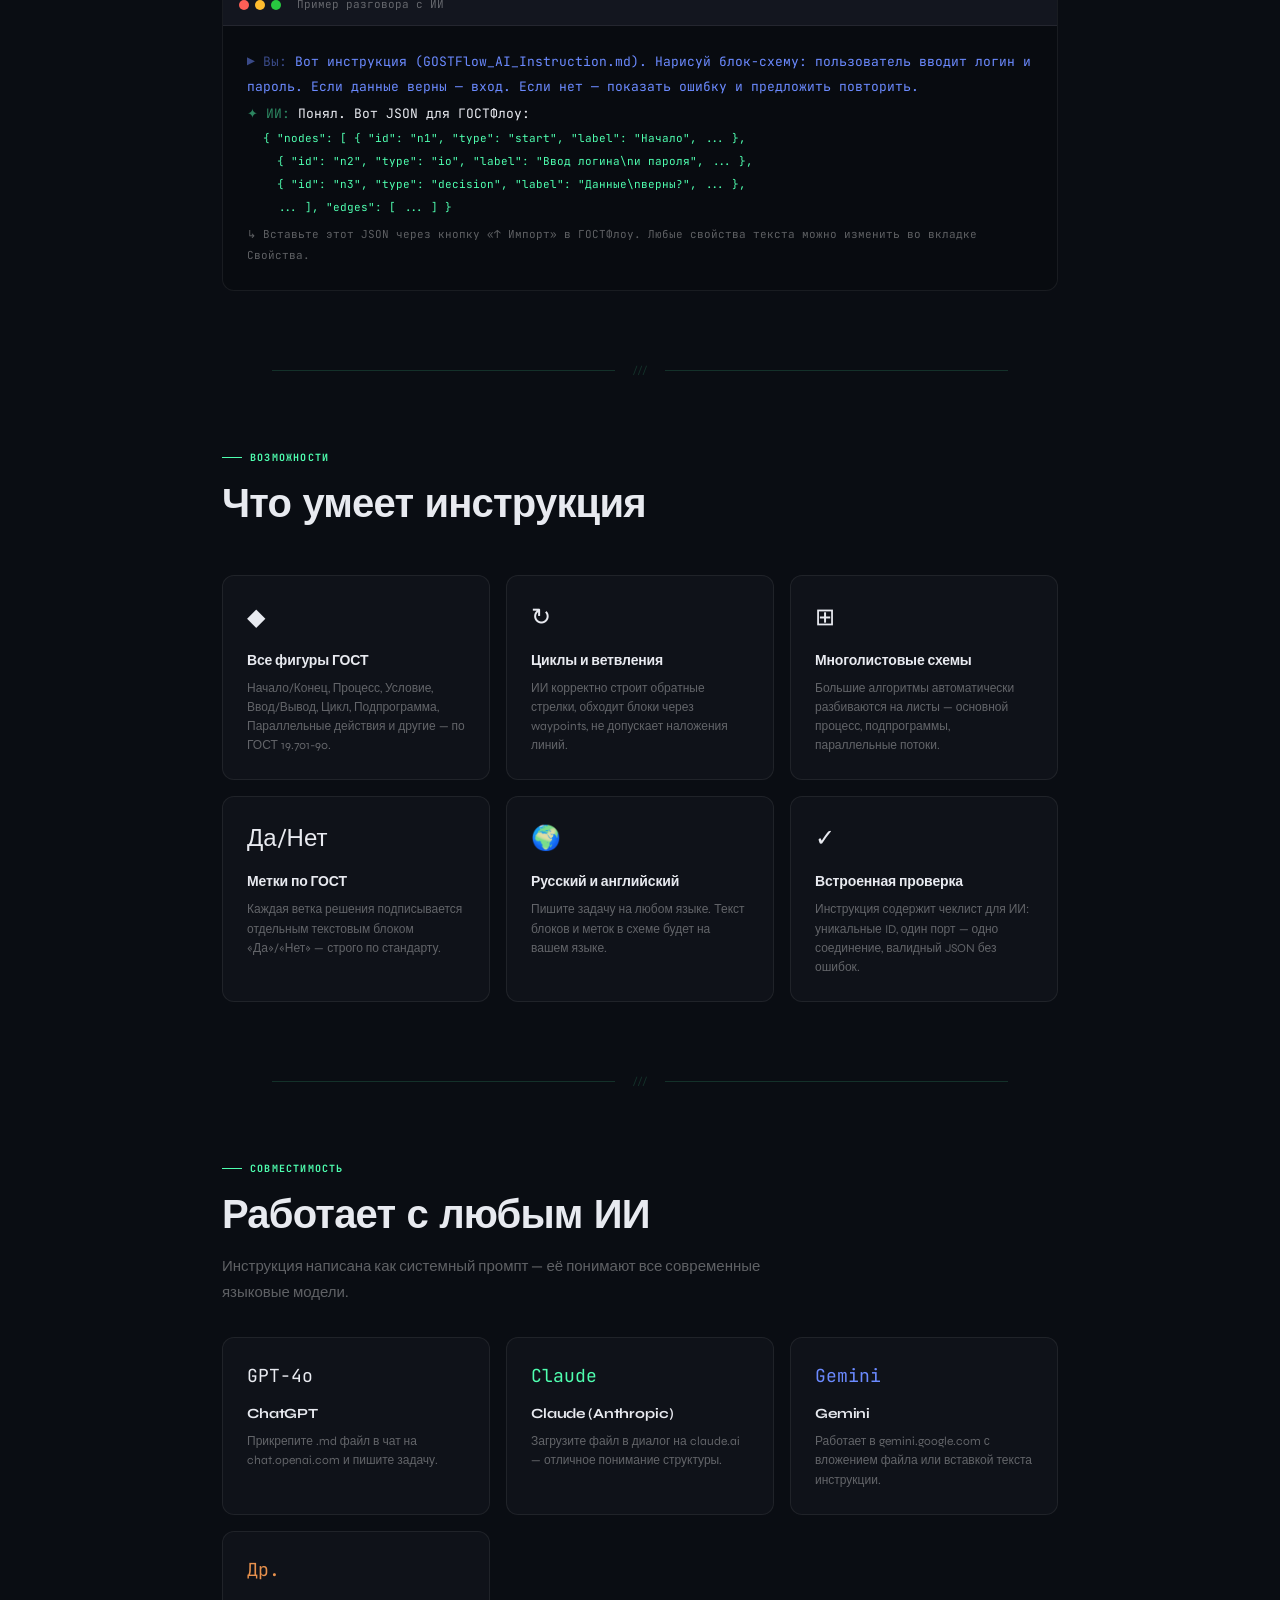
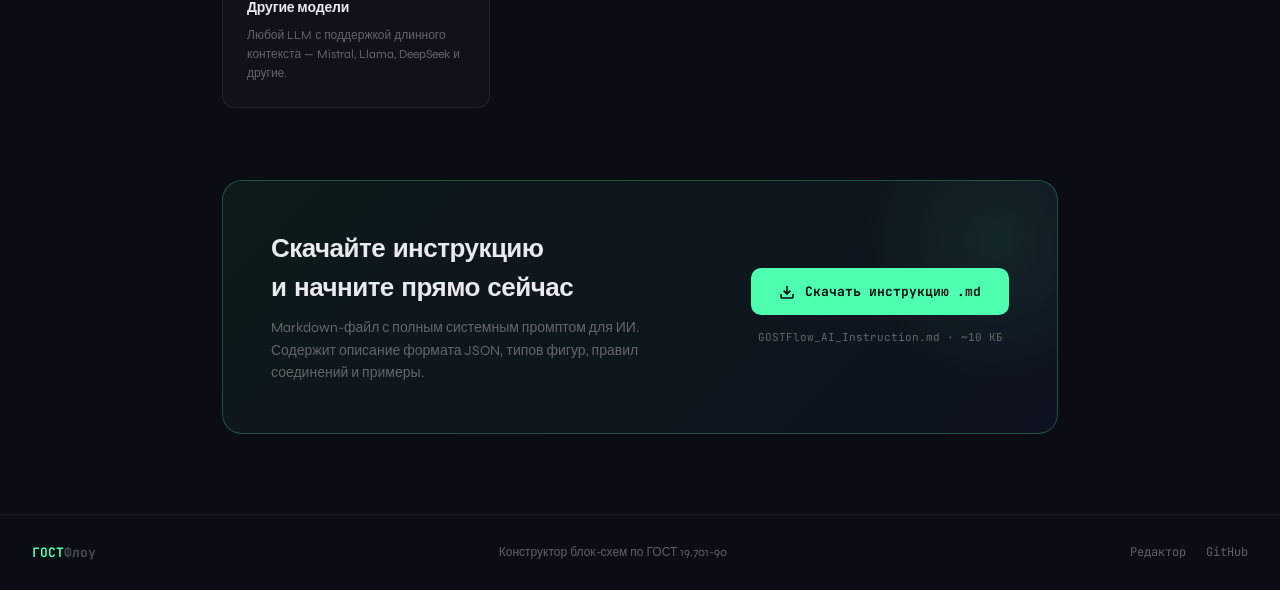
==== commit 3262d296: "Small fix." ====
--- a/ai-flowchart-guide.html
+++ b/ai-flowchart-guide.html
@@ -6,6 +6,8 @@
 <title>ИИ + ГОСТФлоу — Создавай блок-схемы голосом</title>
 <link rel="preconnect" href="https://fonts.googleapis.com">
 <link href="https://fonts.googleapis.com/css2?family=JetBrains+Mono:wght@400;600;700&family=Syne:wght@400;600;700;800&display=swap" rel="stylesheet">
+<link rel="stylesheet" href="styles.css">
+<link rel="icon" type="image/svg+xml" href="/images/favicon.svg">
 <style>
   :root {
     --accent: #4fffb0;
@@ -665,8 +667,8 @@
 
 <!-- HEADER -->
 <header>
-  <a href="https://gostflow.ru" class="logo">ГОСТ<span>Флоу</span></a>
-  <a href="https://gostflow.ru" class="header-btn">
+  <a href="https://gostflow.sherhn.space" class="logo">ГОСТ<span>Флоу</span></a>
+  <a href="https://gostflow.sherhn.space" class="header-btn">
     <svg width="14" height="14" viewBox="0 0 24 24" fill="none" stroke="currentColor" stroke-width="2.5"><path d="M18 13v6a2 2 0 0 1-2 2H5a2 2 0 0 1-2-2V8a2 2 0 0 1 2-2h6"/><polyline points="15 3 21 3 21 9"/><line x1="10" y1="14" x2="21" y2="3"/></svg>
     Открыть редактор
   </a>
@@ -691,7 +693,7 @@
         <svg width="16" height="16" viewBox="0 0 24 24" fill="none" stroke="currentColor" stroke-width="2.5"><path d="M21 15v4a2 2 0 0 1-2 2H5a2 2 0 0 1-2-2v-4"/><polyline points="7 10 12 15 17 10"/><line x1="12" y1="15" x2="12" y2="3"/></svg>
         Скачать инструкцию для ИИ
       </a>
-      <a href="https://gostflow.ru" class="btn-secondary">
+      <a href="https://gostflow.sherhn.space" class="btn-secondary">
         <svg width="14" height="14" viewBox="0 0 24 24" fill="none" stroke="currentColor" stroke-width="2"><rect x="3" y="3" width="18" height="18" rx="3"/><path d="M3 9h18M9 21V9"/></svg>
         Редактор схем
       </a>
@@ -735,7 +737,7 @@
         <div class="step-body">
           <div class="step-title">Импортируйте в ГОСТФлоу одной кнопкой</div>
           <div class="step-text">
-            Скопируйте JSON из ответа ИИ, откройте <a href="https://gostflow.ru" style="color:var(--accent);text-decoration:none">gostflow.ru</a> и нажмите кнопку <strong>«↑ Импорт»</strong> в верхней панели. Блок-схема появится мгновенно. Затем её можно отредактировать, экспортировать в SVG или распечатать.
+            Скопируйте JSON из ответа ИИ, откройте <a href="https://gostflow.sherhn.space" style="color:var(--accent);text-decoration:none">gostflow.sherhn.space</a> и нажмите кнопку <strong>«↑ Импорт»</strong> в верхней панели. Блок-схема появится мгновенно. Затем её можно отредактировать, экспортировать в SVG или распечатать.
           </div>
           <span class="step-tag">↑ Импорт → вставить JSON → готово</span>
         </div>
@@ -861,7 +863,7 @@
   <div class="footer-logo">ГОСТ<span>Флоу</span></div>
   <div class="footer-text">Конструктор блок-схем по ГОСТ 19.701-90</div>
   <div style="display:flex;gap:20px;align-items:center">
-    <a href="https://gostflow.ru">Редактор</a>
+    <a href="https://gostflow.sherhn.space">Редактор</a>
     <a href="https://github.com/sherhn/gostflow" target="_blank">GitHub</a>
   </div>
 </footer>
--- a/styles.css
+++ b/styles.css
@@ -0,0 +1,1202 @@
+/* Generated by CSS Extractor — Tailwind v3 */
+/* Generated: 2026-05-15T09:05:08.073Z */
+/* Rules: 492 */
+
+*, ::before, ::after { --tw-border-spacing-x: 0; --tw-border-spacing-y: 0; --tw-translate-x: 0; --tw-translate-y: 0; --tw-rotate: 0; --tw-skew-x: 0; --tw-skew-y: 0; --tw-scale-x: 1; --tw-scale-y: 1; --tw-pan-x: ; --tw-pan-y: ; --tw-pinch-zoom: ; --tw-scroll-snap-strictness: proximity; --tw-gradient-from-position: ; --tw-gradient-via-position: ; --tw-gradient-to-position: ; --tw-ordinal: ; --tw-slashed-zero: ; --tw-numeric-figure: ; --tw-numeric-spacing: ; --tw-numeric-fraction: ; --tw-ring-inset: ; --tw-ring-offset-width: 0px; --tw-ring-offset-color: #fff; --tw-ring-color: rgb(59 130 246 / 0.5); --tw-ring-offset-shadow: 0 0 #0000; --tw-ring-shadow: 0 0 #0000; --tw-shadow: 0 0 #0000; --tw-shadow-colored: 0 0 #0000; --tw-blur: ; --tw-brightness: ; --tw-contrast: ; --tw-grayscale: ; --tw-hue-rotate: ; --tw-invert: ; --tw-saturate: ; --tw-sepia: ; --tw-drop-shadow: ; --tw-backdrop-blur: ; --tw-backdrop-brightness: ; --tw-backdrop-contrast: ; --tw-backdrop-grayscale: ; --tw-backdrop-hue-rotate: ; --tw-backdrop-invert: ; --tw-backdrop-opacity: ; --tw-backdrop-saturate: ; --tw-backdrop-sepia: ; --tw-contain-size: ; --tw-contain-layout: ; --tw-contain-paint: ; --tw-contain-style: ; }
+
+::backdrop { --tw-border-spacing-x: 0; --tw-border-spacing-y: 0; --tw-translate-x: 0; --tw-translate-y: 0; --tw-rotate: 0; --tw-skew-x: 0; --tw-skew-y: 0; --tw-scale-x: 1; --tw-scale-y: 1; --tw-pan-x: ; --tw-pan-y: ; --tw-pinch-zoom: ; --tw-scroll-snap-strictness: proximity; --tw-gradient-from-position: ; --tw-gradient-via-position: ; --tw-gradient-to-position: ; --tw-ordinal: ; --tw-slashed-zero: ; --tw-numeric-figure: ; --tw-numeric-spacing: ; --tw-numeric-fraction: ; --tw-ring-inset: ; --tw-ring-offset-width: 0px; --tw-ring-offset-color: #fff; --tw-ring-color: rgb(59 130 246 / 0.5); --tw-ring-offset-shadow: 0 0 #0000; --tw-ring-shadow: 0 0 #0000; --tw-shadow: 0 0 #0000; --tw-shadow-colored: 0 0 #0000; --tw-blur: ; --tw-brightness: ; --tw-contrast: ; --tw-grayscale: ; --tw-hue-rotate: ; --tw-invert: ; --tw-saturate: ; --tw-sepia: ; --tw-drop-shadow: ; --tw-backdrop-blur: ; --tw-backdrop-brightness: ; --tw-backdrop-contrast: ; --tw-backdrop-grayscale: ; --tw-backdrop-hue-rotate: ; --tw-backdrop-invert: ; --tw-backdrop-opacity: ; --tw-backdrop-saturate: ; --tw-backdrop-sepia: ; --tw-contain-size: ; --tw-contain-layout: ; --tw-contain-paint: ; --tw-contain-style: ; }
+
+*, ::after, ::before { box-sizing: border-box; border-width: 0px; border-style: solid; border-color: rgb(229, 231, 235); }
+
+::after, ::before { --tw-content: ''; }
+
+:host, html { line-height: 1.5; text-size-adjust: 100%; tab-size: 4; font-family: ui-sans-serif, system-ui, sans-serif, "Apple Color Emoji", "Segoe UI Emoji", "Segoe UI Symbol", "Noto Color Emoji"; font-feature-settings: normal; font-variation-settings: normal; -webkit-tap-highlight-color: transparent; }
+
+body { margin: 0px; line-height: inherit; }
+
+hr { height: 0px; color: inherit; border-top-width: 1px; }
+
+abbr:where([title]) { text-decoration: underline dotted; }
+
+h1, h2, h3, h4, h5, h6 { font-size: inherit; font-weight: inherit; }
+
+a { color: inherit; text-decoration: inherit; }
+
+b, strong { font-weight: bolder; }
+
+code, kbd, pre, samp { font-family: "JetBrains Mono", monospace; font-feature-settings: normal; font-variation-settings: normal; font-size: 1em; }
+
+small { font-size: 80%; }
+
+sub, sup { font-size: 75%; line-height: 0; position: relative; vertical-align: baseline; }
+
+sub { bottom: -0.25em; }
+
+sup { top: -0.5em; }
+
+table { text-indent: 0px; border-color: inherit; border-collapse: collapse; }
+
+button, input, optgroup, select, textarea { font-family: inherit; font-feature-settings: inherit; font-variation-settings: inherit; font-size: 100%; font-weight: inherit; line-height: inherit; letter-spacing: inherit; color: inherit; margin: 0px; padding: 0px; }
+
+button, select { text-transform: none; }
+
+button, input:where([type="button"]), input:where([type="reset"]), input:where([type="submit"]) { appearance: button; background-color: transparent; background-image: none; }
+
+progress { vertical-align: baseline; }
+
+::-webkit-inner-spin-button, ::-webkit-outer-spin-button { height: auto; }
+
+[type="search"] { appearance: textfield; outline-offset: -2px; }
+
+::-webkit-search-decoration { appearance: none; }
+
+::-webkit-file-upload-button { appearance: button; font: inherit; }
+
+summary { display: list-item; }
+
+blockquote, dd, dl, figure, h1, h2, h3, h4, h5, h6, hr, p, pre { margin: 0px; }
+
+fieldset { margin: 0px; padding: 0px; }
+
+legend { padding: 0px; }
+
+menu, ol, ul { list-style: none; margin: 0px; padding: 0px; }
+
+dialog { padding: 0px; }
+
+textarea { resize: vertical; }
+
+input::placeholder, textarea::placeholder { opacity: 1; color: rgb(156, 163, 175); }
+
+[role="button"], button { cursor: pointer; }
+
+:disabled { cursor: default; }
+
+audio, canvas, embed, iframe, img, object, svg, video { display: block; vertical-align: middle; }
+
+img, video { max-width: 100%; height: auto; }
+
+[hidden]:where(:not([hidden="until-found"])) { display: none; }
+
+.pointer-events-none { pointer-events: none; }
+
+.fixed { position: fixed; }
+
+.absolute { position: absolute; }
+
+.relative { position: relative; }
+
+.inset-0 { inset: 0px; }
+
+.bottom-2 { bottom: 0.5rem; }
+
+.right-2 { right: 0.5rem; }
+
+.z-40 { z-index: 40; }
+
+.z-50 { z-index: 50; }
+
+.z-\[1000\] { z-index: 1000; }
+
+.z-\[9999\] { z-index: 9999; }
+
+.mb-1 { margin-bottom: 0.25rem; }
+
+.mb-1\.5 { margin-bottom: 0.375rem; }
+
+.mb-2 { margin-bottom: 0.5rem; }
+
+.mb-2\.5 { margin-bottom: 0.625rem; }
+
+.mb-3 { margin-bottom: 0.75rem; }
+
+.mb-4 { margin-bottom: 1rem; }
+
+.ml-1 { margin-left: 0.25rem; }
+
+.ml-auto { margin-left: auto; }
+
+.mt-1 { margin-top: 0.25rem; }
+
+.mt-1\.5 { margin-top: 0.375rem; }
+
+.mt-2 { margin-top: 0.5rem; }
+
+.mt-3\.5 { margin-top: 0.875rem; }
+
+.block { display: block; }
+
+.flex { display: flex; }
+
+.hidden { display: none; }
+
+.h-4 { height: 1rem; }
+
+.h-48 { height: 12rem; }
+
+.h-5 { height: 1.25rem; }
+
+.h-\[18px\] { height: 18px; }
+
+.h-full { height: 100%; }
+
+.h-screen { height: 100vh; }
+
+.w-16 { width: 4rem; }
+
+.w-4 { width: 1rem; }
+
+.w-48 { width: 12rem; }
+
+.w-56 { width: 14rem; }
+
+.w-7 { width: 1.75rem; }
+
+.w-\[18px\] { width: 18px; }
+
+.w-full { width: 100%; }
+
+.min-w-\[360px\] { min-width: 360px; }
+
+.max-w-\[90vw\] { max-width: 90vw; }
+
+.flex-1 { flex: 1 1 0%; }
+
+.flex-shrink-0 { flex-shrink: 0; }
+
+.rotate-45 { --tw-rotate: 45deg; transform: translate(var(--tw-translate-x), var(--tw-translate-y)) rotate(var(--tw-rotate)) skewX(var(--tw-skew-x)) skewY(var(--tw-skew-y)) scaleX(var(--tw-scale-x)) scaleY(var(--tw-scale-y)); }
+
+.cursor-grab { cursor: grab; }
+
+.cursor-pointer { cursor: pointer; }
+
+.select-none { user-select: none; }
+
+.resize-none { resize: none; }
+
+.resize-y { resize: vertical; }
+
+.flex-col { flex-direction: column; }
+
+.flex-wrap { flex-wrap: wrap; }
+
+.items-end { align-items: flex-end; }
+
+.items-center { align-items: center; }
+
+.justify-end { justify-content: flex-end; }
+
+.justify-center { justify-content: center; }
+
+.justify-between { justify-content: space-between; }
+
+.gap-0 { gap: 0px; }
+
+.gap-1 { gap: 0.25rem; }
+
+.gap-1\.5 { gap: 0.375rem; }
+
+.gap-2 { gap: 0.5rem; }
+
+.gap-2\.5 { gap: 0.625rem; }
+
+.gap-3 { gap: 0.75rem; }
+
+.gap-4 { gap: 1rem; }
+
+.gap-5 { gap: 1.25rem; }
+
+.self-center { align-self: center; }
+
+.overflow-hidden { overflow: hidden; }
+
+.overflow-x-auto { overflow-x: auto; }
+
+.overflow-y-auto { overflow-y: auto; }
+
+.rounded { border-radius: 0.25rem; }
+
+.rounded-\[5px\] { border-radius: 5px; }
+
+.rounded-full { border-radius: 9999px; }
+
+.rounded-lg { border-radius: 0.5rem; }
+
+.rounded-md { border-radius: 0.375rem; }
+
+.rounded-sm { border-radius: 0.125rem; }
+
+.rounded-xl { border-radius: 0.75rem; }
+
+.border { border-width: 1px; }
+
+.border-2 { border-width: 2px; }
+
+.border-\[1\.5px\] { border-width: 1.5px; }
+
+.border-b { border-bottom-width: 1px; }
+
+.border-b-2 { border-bottom-width: 2px; }
+
+.border-l { border-left-width: 1px; }
+
+.border-r { border-right-width: 1px; }
+
+.border-t { border-top-width: 1px; }
+
+.border-accent { --tw-border-opacity: 1; border-color: rgb(79 255 176 / var(--tw-border-opacity, 1)); }
+
+.border-accent2 { --tw-border-opacity: 1; border-color: rgb(255 107 107 / var(--tw-border-opacity, 1)); }
+
+.border-accent3 { --tw-border-opacity: 1; border-color: rgb(107 138 255 / var(--tw-border-opacity, 1)); }
+
+.border-light-border { --tw-border-opacity: 1; border-color: rgb(221 225 236 / var(--tw-border-opacity, 1)); }
+
+.border-transparent { border-color: transparent; }
+
+.border-violet-400 { --tw-border-opacity: 1; border-color: rgb(167 139 250 / var(--tw-border-opacity, 1)); }
+
+.bg-accent { --tw-bg-opacity: 1; background-color: rgb(79 255 176 / var(--tw-bg-opacity, 1)); }
+
+.bg-black\/70 { background-color: rgba(0, 0, 0, 0.7); }
+
+.bg-light-bg { --tw-bg-opacity: 1; background-color: rgb(240 242 247 / var(--tw-bg-opacity, 1)); }
+
+.bg-light-border { --tw-bg-opacity: 1; background-color: rgb(221 225 236 / var(--tw-bg-opacity, 1)); }
+
+.bg-light-panel { --tw-bg-opacity: 1; background-color: rgb(245 247 251 / var(--tw-bg-opacity, 1)); }
+
+.bg-light-surface { --tw-bg-opacity: 1; background-color: rgb(255 255 255 / var(--tw-bg-opacity, 1)); }
+
+.bg-transparent { background-color: transparent; }
+
+.bg-white { --tw-bg-opacity: 1; background-color: rgb(255 255 255 / var(--tw-bg-opacity, 1)); }
+
+.p-2\.5 { padding: 0.625rem; }
+
+.p-5 { padding: 1.25rem; }
+
+.p-6 { padding: 1.5rem; }
+
+.px-1\.5 { padding-left: 0.375rem; padding-right: 0.375rem; }
+
+.px-2 { padding-left: 0.5rem; padding-right: 0.5rem; }
+
+.px-2\.5 { padding-left: 0.625rem; padding-right: 0.625rem; }
+
+.px-3 { padding-left: 0.75rem; padding-right: 0.75rem; }
+
+.px-3\.5 { padding-left: 0.875rem; padding-right: 0.875rem; }
+
+.px-4 { padding-left: 1rem; padding-right: 1rem; }
+
+.px-5 { padding-left: 1.25rem; padding-right: 1.25rem; }
+
+.py-0\.5 { padding-top: 0.125rem; padding-bottom: 0.125rem; }
+
+.py-1 { padding-top: 0.25rem; padding-bottom: 0.25rem; }
+
+.py-1\.5 { padding-top: 0.375rem; padding-bottom: 0.375rem; }
+
+.py-2 { padding-top: 0.5rem; padding-bottom: 0.5rem; }
+
+.py-2\.5 { padding-top: 0.625rem; padding-bottom: 0.625rem; }
+
+.py-3\.5 { padding-top: 0.875rem; padding-bottom: 0.875rem; }
+
+.py-5 { padding-top: 1.25rem; padding-bottom: 1.25rem; }
+
+.pb-2 { padding-bottom: 0.5rem; }
+
+.pb-3 { padding-bottom: 0.75rem; }
+
+.pt-3 { padding-top: 0.75rem; }
+
+.pt-3\.5 { padding-top: 0.875rem; }
+
+.text-left { text-align: left; }
+
+.text-center { text-align: center; }
+
+.font-mono { font-family: "JetBrains Mono", monospace; }
+
+.font-syne { font-family: Syne, sans-serif; }
+
+.text-\[10px\] { font-size: 10px; }
+
+.text-\[11px\] { font-size: 11px; }
+
+.text-\[12px\] { font-size: 12px; }
+
+.text-\[9px\] { font-size: 9px; }
+
+.text-base { font-size: 1rem; line-height: 1.5rem; }
+
+.text-lg { font-size: 1.125rem; line-height: 1.75rem; }
+
+.text-xs { font-size: 0.75rem; line-height: 1rem; }
+
+.font-black { font-weight: 900; }
+
+.font-semibold { font-weight: 600; }
+
+.uppercase { text-transform: uppercase; }
+
+.leading-\[1\.7\] { line-height: 1.7; }
+
+.leading-\[1\.8\] { line-height: 1.8; }
+
+.leading-relaxed { line-height: 1.625; }
+
+.tracking-tight { letter-spacing: -0.025em; }
+
+.tracking-wide { letter-spacing: 0.025em; }
+
+.tracking-wider { letter-spacing: 0.05em; }
+
+.tracking-widest { letter-spacing: 0.1em; }
+
+.text-accent { --tw-text-opacity: 1; color: rgb(79 255 176 / var(--tw-text-opacity, 1)); }
+
+.text-accent2 { --tw-text-opacity: 1; color: rgb(255 107 107 / var(--tw-text-opacity, 1)); }
+
+.text-amber-400 { --tw-text-opacity: 1; color: rgb(251 191 36 / var(--tw-text-opacity, 1)); }
+
+.text-black { --tw-text-opacity: 1; color: rgb(0 0 0 / var(--tw-text-opacity, 1)); }
+
+.text-gray-300 { --tw-text-opacity: 1; color: rgb(209 213 219 / var(--tw-text-opacity, 1)); }
+
+.text-gray-400 { --tw-text-opacity: 1; color: rgb(156 163 175 / var(--tw-text-opacity, 1)); }
+
+.text-gray-500 { --tw-text-opacity: 1; color: rgb(107 114 128 / var(--tw-text-opacity, 1)); }
+
+.text-gray-700 { --tw-text-opacity: 1; color: rgb(55 65 81 / var(--tw-text-opacity, 1)); }
+
+.text-gray-800 { --tw-text-opacity: 1; color: rgb(31 41 55 / var(--tw-text-opacity, 1)); }
+
+.text-violet-400 { --tw-text-opacity: 1; color: rgb(167 139 250 / var(--tw-text-opacity, 1)); }
+
+.no-underline { text-decoration-line: none; }
+
+.opacity-85 { opacity: 0.85; }
+
+.outline-none { outline: transparent solid 2px; outline-offset: 2px; }
+
+.transition-all { transition-property: all; transition-timing-function: cubic-bezier(0.4, 0, 0.2, 1); transition-duration: 150ms; }
+
+.transition-colors { transition-property: color, background-color, border-color, text-decoration-color, fill, stroke, -webkit-text-decoration-color; transition-timing-function: cubic-bezier(0.4, 0, 0.2, 1); transition-duration: 150ms; }
+
+body { font-family: Syne, sans-serif; }
+
+.canvas-dots-dark { background-color: rgb(8, 10, 15); background-image: radial-gradient(circle, rgb(28, 32, 48) 1px, transparent 1px); background-size: 24px 24px; }
+
+.canvas-dots-light { background-color: rgb(240, 242, 247); background-image: radial-gradient(circle, rgb(197, 202, 216) 1px, transparent 1px); background-size: 24px 24px; }
+
+.canvas-dots-gost { background-color: rgb(245, 245, 240); background-image: radial-gradient(circle, rgb(200, 200, 192) 1px, transparent 1px); background-size: 24px 24px; }
+
+.canvas-dots-gost-dark { background-color: rgb(37, 40, 48); background-image: radial-gradient(circle, rgb(54, 58, 70) 1px, transparent 1px); background-size: 24px 24px; }
+
+.color-swatch.active { border-color: rgb(255, 255, 255) !important; }
+
+.dark .color-swatch.active { border-color: rgb(255, 255, 255) !important; }
+
+.light .color-swatch.active { border-color: rgb(0, 0, 0) !important; }
+
+.theme-toggle { position: relative; width: 44px; height: 24px; }
+
+.theme-toggle input { opacity: 0; width: 0px; height: 0px; }
+
+.theme-toggle-track { position: absolute; inset: 0px; border-radius: 9999px; cursor: pointer; transition: background 0.2s; }
+
+.theme-toggle-thumb { position: absolute; top: 3px; left: 3px; width: 18px; height: 18px; border-radius: 50%; background: rgb(255, 255, 255); transition: transform 0.2s; display: flex; align-items: center; justify-content: center; font-size: 10px; line-height: 1; }
+
+input:checked + .theme-toggle-track { background: rgb(79, 255, 176); }
+
+input:checked + .theme-toggle-track .theme-toggle-thumb { transform: translateX(20px); }
+
+input:not(:checked) + .theme-toggle-track { background: rgb(55, 65, 81); }
+
+::-webkit-scrollbar { width: 4px; }
+
+::-webkit-scrollbar-track { background: transparent; }
+
+::-webkit-scrollbar-thumb { background: rgb(55, 65, 81); border-radius: 4px; }
+
+.dark ::-webkit-scrollbar-thumb { background: rgb(55, 65, 81); }
+
+.light ::-webkit-scrollbar-thumb { background: rgb(203, 213, 225); }
+
+select option { background: rgb(19, 24, 40); color: rgb(232, 234, 240); }
+
+.dark select option { background: rgb(19, 24, 40); color: rgb(232, 234, 240); }
+
+html:not(.dark) select option { background: rgb(245, 247, 251); color: rgb(26, 32, 44); }
+
+select:disabled, input:disabled { opacity: 0.45; cursor: not-allowed; }
+
+#canvas, #canvasWrap { user-select: none; }
+
+@media (max-width: 768px) {
+  #headerButtons { display: none; }
+  #mobileMenuBtn { display: none !important; }
+  #mobileToolbar { align-items: center; justify-content: center; gap: 4px; padding: 6px 8px; display: flex !important; }
+  .mtb-btn { width: 34px; height: 34px; border-radius: 8px; border: 1px solid; font-size: 15px; display: flex; align-items: center; justify-content: center; cursor: pointer; transition: 0.15s; flex-shrink: 0; background: transparent; -webkit-tap-highlight-color: transparent; }
+  .mtb-btn.danger { font-size: 11px; font-weight: 700; font-family: "JetBrains Mono", monospace; color: rgb(255, 107, 107); border-color: rgba(255, 107, 107, 0.4); }
+  .mtb-btn.danger:active { background: rgba(255, 107, 107, 0.15); }
+  .mtb-sep { width: 1px; height: 20px; flex-shrink: 0; background: currentcolor; opacity: 0.15; }
+  #mobileThemePill { display: flex; align-items: center; gap: 2px; }
+  #mobileMoreMenu { position: fixed; top: 96px; right: 8px; z-index: 300; display: none; flex-direction: column; gap: 4px; padding: 8px; border-radius: 10px; border: 1px solid; min-width: 160px; box-shadow: rgba(0, 0, 0, 0.4) 0px 8px 24px; }
+  #mobileMoreMenu.open { display: flex; }
+  .mmm-btn { width: 100%; text-align: left; padding: 9px 12px; border-radius: 7px; font-family: "JetBrains Mono", monospace; font-size: 12px; font-weight: 500; border: 1px solid transparent; cursor: pointer; background: transparent; transition: 0.12s; -webkit-tap-highlight-color: transparent; }
+  #leftSidebar { bottom: 26px; left: 0px; right: 0px; max-height: 50vh; overflow-y: auto; z-index: 150; transform: translateY(100%); transition: transform 0.28s cubic-bezier(0.4, 0, 0.2, 1); border-top: 1px solid; position: fixed !important; width: 100% !important; border-right-width: medium !important; border-right-style: none !important; border-right-color: currentcolor !important; }
+  #leftSidebar.mobile-open { transform: translateY(0px); }
+  #rightSidebar { bottom: 26px; left: 0px; right: 0px; max-height: 55vh; overflow-y: auto; z-index: 150; transform: translateY(100%); transition: transform 0.28s cubic-bezier(0.4, 0, 0.2, 1); border-top: 1px solid; position: fixed !important; width: 100% !important; border-left-width: medium !important; border-left-style: none !important; border-left-color: currentcolor !important; }
+  #rightSidebar.mobile-open { transform: translateY(0px); }
+  #mobileFabs { position: fixed; bottom: 34px; right: 12px; flex-direction: column; gap: 8px; z-index: 120; display: flex !important; }
+  .mobile-fab { width: 44px; height: 44px; border-radius: 12px; border: 1px solid; font-size: 18px; display: flex; align-items: center; justify-content: center; cursor: pointer; transition: 0.15s; box-shadow: rgba(0, 0, 0, 0.4) 0px 4px 12px; }
+  .mobile-fab.active { border-color: rgb(79, 255, 176) !important; color: rgb(79, 255, 176) !important; }
+  #statusBar { font-size: 9px; height: 26px; }
+  #sheetsStrip { left: 0px !important; right: 0px !important; }
+  #canvasWrap { width: 100% !important; }
+  #minimap { width: 90px !important; height: 58px !important; bottom: 32px !important; right: 60px !important; }
+  header { padding: 6px 10px; }
+  header .text-lg { font-size: 16px; }
+  #leftSidebar .palette-item { padding: 10px 12px; font-size: 13px; }
+  #mobileBackdrop { display: none; position: fixed; inset: 0px; z-index: 140; background: rgba(0, 0, 0, 0.5); }
+  #mobileBackdrop.active { display: block; }
+}
+
+@media (min-width: 769px) {
+  #mobileMenuBtn { display: none !important; }
+  #mobileFabs { display: none !important; }
+  #mobileMenu { display: none !important; }
+  #mobileMoreMenu { display: none !important; }
+  #mobileToolbar { display: none !important; }
+  #mobileBackdrop { display: none !important; }
+}
+
+.hover\:translate-x-0\.5:hover { --tw-translate-x: 0.125rem; transform: translate(var(--tw-translate-x), var(--tw-translate-y)) rotate(var(--tw-rotate)) skewX(var(--tw-skew-x)) skewY(var(--tw-skew-y)) scaleX(var(--tw-scale-x)) scaleY(var(--tw-scale-y)); }
+
+.hover\:border-accent:hover { --tw-border-opacity: 1; border-color: rgb(79 255 176 / var(--tw-border-opacity, 1)); }
+
+.hover\:bg-accent:hover { --tw-bg-opacity: 1; background-color: rgb(79 255 176 / var(--tw-bg-opacity, 1)); }
+
+.hover\:bg-accent2:hover { --tw-bg-opacity: 1; background-color: rgb(255 107 107 / var(--tw-bg-opacity, 1)); }
+
+.hover\:bg-emerald-400:hover { --tw-bg-opacity: 1; background-color: rgb(52 211 153 / var(--tw-bg-opacity, 1)); }
+
+.hover\:bg-light-bg:hover { --tw-bg-opacity: 1; background-color: rgb(240 242 247 / var(--tw-bg-opacity, 1)); }
+
+.hover\:bg-violet-400:hover { --tw-bg-opacity: 1; background-color: rgb(167 139 250 / var(--tw-bg-opacity, 1)); }
+
+.hover\:text-accent:hover { --tw-text-opacity: 1; color: rgb(79 255 176 / var(--tw-text-opacity, 1)); }
+
+.hover\:text-black:hover { --tw-text-opacity: 1; color: rgb(0 0 0 / var(--tw-text-opacity, 1)); }
+
+.hover\:text-gray-600:hover { --tw-text-opacity: 1; color: rgb(75 85 99 / var(--tw-text-opacity, 1)); }
+
+.hover\:text-white:hover { --tw-text-opacity: 1; color: rgb(255 255 255 / var(--tw-text-opacity, 1)); }
+
+.focus\:border-accent:focus { --tw-border-opacity: 1; border-color: rgb(79 255 176 / var(--tw-border-opacity, 1)); }
+
+.dark\:block:is(.dark *) { display: block; }
+
+.dark\:hidden:is(.dark *) { display: none; }
+
+.dark\:border-dark-border:is(.dark *) { --tw-border-opacity: 1; border-color: rgb(30 37 64 / var(--tw-border-opacity, 1)); }
+
+.dark\:bg-dark-bg:is(.dark *) { --tw-bg-opacity: 1; background-color: rgb(13 15 20 / var(--tw-bg-opacity, 1)); }
+
+.dark\:bg-dark-border:is(.dark *) { --tw-bg-opacity: 1; background-color: rgb(30 37 64 / var(--tw-bg-opacity, 1)); }
+
+.dark\:bg-dark-panel:is(.dark *) { --tw-bg-opacity: 1; background-color: rgb(19 24 40 / var(--tw-bg-opacity, 1)); }
+
+.dark\:bg-dark-surface:is(.dark *) { --tw-bg-opacity: 1; background-color: rgb(14 18 32 / var(--tw-bg-opacity, 1)); }
+
+.dark\:text-amber-300:is(.dark *) { --tw-text-opacity: 1; color: rgb(252 211 77 / var(--tw-text-opacity, 1)); }
+
+.dark\:text-gray-100:is(.dark *) { --tw-text-opacity: 1; color: rgb(243 244 246 / var(--tw-text-opacity, 1)); }
+
+.dark\:text-gray-200:is(.dark *) { --tw-text-opacity: 1; color: rgb(229 231 235 / var(--tw-text-opacity, 1)); }
+
+.dark\:text-gray-400:is(.dark *) { --tw-text-opacity: 1; color: rgb(156 163 175 / var(--tw-text-opacity, 1)); }
+
+.dark\:text-gray-500:is(.dark *) { --tw-text-opacity: 1; color: rgb(107 114 128 / var(--tw-text-opacity, 1)); }
+
+.dark\:hover\:border-accent:hover:is(.dark *) { --tw-border-opacity: 1; border-color: rgb(79 255 176 / var(--tw-border-opacity, 1)); }
+
+.dark\:hover\:bg-dark-surface:hover:is(.dark *) { --tw-bg-opacity: 1; background-color: rgb(14 18 32 / var(--tw-bg-opacity, 1)); }
+
+.dark\:hover\:text-gray-200:hover:is(.dark *) { --tw-text-opacity: 1; color: rgb(229 231 235 / var(--tw-text-opacity, 1)); }
+
+.dark\:hover\:text-gray-300:hover:is(.dark *) { --tw-text-opacity: 1; color: rgb(209 213 219 / var(--tw-text-opacity, 1)); }
+
+body { font-family: 'Syne', sans-serif; }
+
+.canvas-dots-dark {
+    background-color: #080a0f;
+    background-image: radial-gradient(circle, #1c2030 1px, transparent 1px);
+    background-size: 24px 24px;
+  }
+
+.canvas-dots-light {
+    background-color: #f0f2f7;
+    background-image: radial-gradient(circle, #c5cad8 1px, transparent 1px);
+    background-size: 24px 24px;
+  }
+
+.canvas-dots-gost {
+    background-color: #f5f5f0;
+    background-image: radial-gradient(circle, #c8c8c0 1px, transparent 1px);
+    background-size: 24px 24px;
+  }
+
+.canvas-dots-gost-dark {
+    background-color: #252830;
+    background-image: radial-gradient(circle, #363a46 1px, transparent 1px);
+    background-size: 24px 24px;
+  }
+
+.color-swatch.active { border-color: #fff !important; }
+
+.dark .color-swatch.active { border-color: #fff !important; }
+
+.light .color-swatch.active { border-color: #000 !important; }
+
+/* Theme toggle pill */
+  .theme-toggle { position: relative; width: 44px; height: 24px; }
+
+.theme-toggle input { opacity: 0; width: 0; height: 0; }
+
+.theme-toggle-track {
+    position: absolute; inset: 0; border-radius: 9999px; cursor: pointer; transition: background 0.2s;
+  }
+
+.theme-toggle-thumb {
+    position: absolute; top: 3px; left: 3px;
+    width: 18px; height: 18px; border-radius: 50%;
+    background: #fff; transition: transform 0.2s;
+    display: flex; align-items: center; justify-content: center;
+    font-size: 10px; line-height: 1;
+  }
+
+input:checked + .theme-toggle-track { background: #4fffb0; }
+
+input:not(:checked) + .theme-toggle-track { background: #374151; }
+
+/* Scrollbar */
+  ::-webkit-scrollbar { width: 4px; }
+
+::-webkit-scrollbar-thumb { background: #374151; border-radius: 4px; }
+
+.dark ::-webkit-scrollbar-thumb { background: #374151; }
+
+.light ::-webkit-scrollbar-thumb { background: #cbd5e1; }
+
+select option { background: #131828; color: #e8eaf0; }
+
+.dark select option { background: #131828; color: #e8eaf0; }
+
+html:not(.dark) select option { background: #f5f7fb; color: #1a202c; }
+
+/* Prevent browser text selection during drag/rubber-band */
+  #canvas, #canvasWrap {
+    user-select: none;
+    -webkit-user-select: none;
+  }
+
+/* ===== MOBILE ADAPTATIONS ===== */
+  @media (max-width: 768px) {
+    /* Header: hide desktop buttons, show compact icon toolbar */
+    #headerButtons { display: none; }
+    #mobileMenuBtn { display: none !important; }
+
+    /* Compact mobile toolbar strip — below header */
+    #mobileToolbar {
+      display: flex !important;
+      align-items: center;
+      justify-content: center;
+      gap: 4px;
+      padding: 6px 8px;
+    }
+    .mtb-btn {
+      width: 34px; height: 34px;
+      border-radius: 8px;
+      border: 1px solid;
+      font-size: 15px;
+      display: flex; align-items: center; justify-content: center;
+      cursor: pointer;
+      transition: all 0.15s;
+      flex-shrink: 0;
+      background: transparent;
+      -webkit-tap-highlight-color: transparent;
+    }
+    .mtb-btn.danger {
+      font-size: 11px;
+      font-weight: 700;
+      font-family: 'JetBrains Mono', monospace;
+      color: #ff6b6b;
+      border-color: rgba(255,107,107,0.4);
+    }
+    .mtb-btn.danger:active { background: rgba(255,107,107,0.15); }
+    /* Separator line */
+    .mtb-sep {
+      width: 1px; height: 20px; flex-shrink: 0;
+      background: currentColor; opacity: 0.15;
+    }
+    /* Theme pill in toolbar */
+    #mobileThemePill {
+      display: flex; align-items: center; gap: 2px;
+    }
+
+    /* Dropdown for export/import — slides down */
+    #mobileMoreMenu {
+      position: fixed; top: 96px; right: 8px; z-index: 300;
+      display: none; flex-direction: column; gap: 4px;
+      padding: 8px;
+      border-radius: 10px;
+      border: 1px solid;
+      min-width: 160px;
+      box-shadow: 0 8px 24px rgba(0,0,0,0.4);
+    }
+    #mobileMoreMenu.open { display: flex; }
+    .mmm-btn {
+      width: 100%; text-align: left;
+      padding: 9px 12px; border-radius: 7px;
+      font-family: 'JetBrains Mono', monospace;
+      font-size: 12px; font-weight: 500;
+      border: 1px solid transparent;
+      cursor: pointer;
+      background: transparent;
+      transition: all 0.12s;
+      -webkit-tap-highlight-color: transparent;
+    }
+
+    /* Mobile FAB toolbar — now only shapes+props, no menu fab */
+
+    /* Left sidebar: hidden by default, slides up from bottom */
+    #leftSidebar {
+      position: fixed !important;
+      bottom: 26px; left: 0; right: 0;
+      width: 100% !important;
+      max-height: 50vh;
+      overflow-y: auto;
+      z-index: 150;
+      transform: translateY(100%);
+      transition: transform 0.28s cubic-bezier(0.4,0,0.2,1);
+      border-top: 1px solid;
+      border-right: none !important;
+    }
+    #leftSidebar.mobile-open { transform: translateY(0); }
+
+    /* Right sidebar: hidden by default, slides up from bottom */
+    #rightSidebar {
+      position: fixed !important;
+      bottom: 26px; left: 0; right: 0;
+      width: 100% !important;
+      max-height: 55vh;
+      overflow-y: auto;
+      z-index: 150;
+      transform: translateY(100%);
+      transition: transform 0.28s cubic-bezier(0.4,0,0.2,1);
+      border-top: 1px solid;
+      border-left: none !important;
+    }
+    #rightSidebar.mobile-open { transform: translateY(0); }
+
+    /* Mobile FAB toolbar — sits above status bar, right side */
+    #mobileFabs {
+      display: flex !important;
+      position: fixed;
+      bottom: 34px;
+      right: 12px;
+      flex-direction: column;
+      gap: 8px;
+      z-index: 120;
+    }
+    .mobile-fab {
+      width: 44px; height: 44px;
+      border-radius: 12px;
+      border: 1px solid;
+      font-size: 18px;
+      display: flex; align-items: center; justify-content: center;
+      cursor: pointer;
+      transition: all 0.15s;
+      box-shadow: 0 4px 12px rgba(0,0,0,0.4);
+    }
+    .mobile-fab.active {
+      border-color: #4fffb0 !important;
+      color: #4fffb0 !important;
+    }
+
+    /* Status bar: more compact */
+    #statusBar { font-size: 9px; height: 26px; }
+
+    /* Sheet tabs strip: full width */
+    #sheetsStrip { left: 0 !important; right: 0 !important; }
+
+    /* Canvas takes full space */
+    #canvasWrap { width: 100% !important; }
+
+    /* Minimap smaller on mobile */
+    #minimap { width: 90px !important; height: 58px !important; bottom: 32px !important; right: 60px !important; }
+
+    /* Header smaller */
+    header { padding: 6px 10px; }
+    header .text-lg { font-size: 16px; }
+
+    /* Palette items: larger touch targets */
+    #leftSidebar .palette-item { padding: 10px 12px; font-size: 13px; }
+
+    /* Overlay backdrop for sidebars */
+    #mobileBackdrop {
+      display: none;
+      position: fixed; inset: 0; z-index: 140;
+      background: rgba(0,0,0,0.5);
+    }
+    #mobileBackdrop.active { display: block; }
+  }
+
+*, ::before, ::after{--tw-border-spacing-x:0;--tw-border-spacing-y:0;--tw-translate-x:0;--tw-translate-y:0;--tw-rotate:0;--tw-skew-x:0;--tw-skew-y:0;--tw-scale-x:1;--tw-scale-y:1;--tw-pan-x: ;--tw-pan-y: ;--tw-pinch-zoom: ;--tw-scroll-snap-strictness:proximity;--tw-gradient-from-position: ;--tw-gradient-via-position: ;--tw-gradient-to-position: ;--tw-ordinal: ;--tw-slashed-zero: ;--tw-numeric-figure: ;--tw-numeric-spacing: ;--tw-numeric-fraction: ;--tw-ring-inset: ;--tw-ring-offset-width:0px;--tw-ring-offset-color:#fff;--tw-ring-color:rgb(59 130 246 / 0.5);--tw-ring-offset-shadow:0 0 #0000;--tw-ring-shadow:0 0 #0000;--tw-shadow:0 0 #0000;--tw-shadow-colored:0 0 #0000;--tw-blur: ;--tw-brightness: ;--tw-contrast: ;--tw-grayscale: ;--tw-hue-rotate: ;--tw-invert: ;--tw-saturate: ;--tw-sepia: ;--tw-drop-shadow: ;--tw-backdrop-blur: ;--tw-backdrop-brightness: ;--tw-backdrop-contrast: ;--tw-backdrop-grayscale: ;--tw-backdrop-hue-rotate: ;--tw-backdrop-invert: ;--tw-backdrop-opacity: ;--tw-backdrop-saturate: ;--tw-backdrop-sepia: ;--tw-contain-size: ;--tw-contain-layout: ;--tw-contain-paint: ;--tw-contain-style: }
+
+::backdrop{--tw-border-spacing-x:0;--tw-border-spacing-y:0;--tw-translate-x:0;--tw-translate-y:0;--tw-rotate:0;--tw-skew-x:0;--tw-skew-y:0;--tw-scale-x:1;--tw-scale-y:1;--tw-pan-x: ;--tw-pan-y: ;--tw-pinch-zoom: ;--tw-scroll-snap-strictness:proximity;--tw-gradient-from-position: ;--tw-gradient-via-position: ;--tw-gradient-to-position: ;--tw-ordinal: ;--tw-slashed-zero: ;--tw-numeric-figure: ;--tw-numeric-spacing: ;--tw-numeric-fraction: ;--tw-ring-inset: ;--tw-ring-offset-width:0px;--tw-ring-offset-color:#fff;--tw-ring-color:rgb(59 130 246 / 0.5);--tw-ring-offset-shadow:0 0 #0000;--tw-ring-shadow:0 0 #0000;--tw-shadow:0 0 #0000;--tw-shadow-colored:0 0 #0000;--tw-blur: ;--tw-brightness: ;--tw-contrast: ;--tw-grayscale: ;--tw-hue-rotate: ;--tw-invert: ;--tw-saturate: ;--tw-sepia: ;--tw-drop-shadow: ;--tw-backdrop-blur: ;--tw-backdrop-brightness: ;--tw-backdrop-contrast: ;--tw-backdrop-grayscale: ;--tw-backdrop-hue-rotate: ;--tw-backdrop-invert: ;--tw-backdrop-opacity: ;--tw-backdrop-saturate: ;--tw-backdrop-sepia: ;--tw-contain-size: ;--tw-contain-layout: ;--tw-contain-paint: ;--tw-contain-style: }
+
+/* ! tailwindcss v3.4.17 | MIT License | https://tailwindcss.com */*,::after,::before{box-sizing:border-box;border-width:0;border-style:solid;border-color:#e5e7eb}
+
+::after,::before{--tw-content:''}
+
+:host,html{line-height:1.5;-webkit-text-size-adjust:100%;-moz-tab-size:4;tab-size:4;font-family:ui-sans-serif, system-ui, sans-serif, "Apple Color Emoji", "Segoe UI Emoji", "Segoe UI Symbol", "Noto Color Emoji";font-feature-settings:normal;font-variation-settings:normal;-webkit-tap-highlight-color:transparent}
+
+body{margin:0;line-height:inherit}
+
+hr{height:0;color:inherit;border-top-width:1px}
+
+abbr:where([title]){-webkit-text-decoration:underline dotted;text-decoration:underline dotted}
+
+h1,h2,h3,h4,h5,h6{font-size:inherit;font-weight:inherit}
+
+a{color:inherit;text-decoration:inherit}
+
+b,strong{font-weight:bolder}
+
+code,kbd,pre,samp{font-family:JetBrains Mono, monospace;font-feature-settings:normal;font-variation-settings:normal;font-size:1em}
+
+small{font-size:80%}
+
+sub,sup{font-size:75%;line-height:0;position:relative;vertical-align:baseline}
+
+sub{bottom:-.25em}
+
+sup{top:-.5em}
+
+table{text-indent:0;border-color:inherit;border-collapse:collapse}
+
+button,input,optgroup,select,textarea{font-family:inherit;font-feature-settings:inherit;font-variation-settings:inherit;font-size:100%;font-weight:inherit;line-height:inherit;letter-spacing:inherit;color:inherit;margin:0;padding:0}
+
+button,select{text-transform:none}
+
+button,input:where([type=button]),input:where([type=reset]),input:where([type=submit]){-webkit-appearance:button;background-color:transparent;background-image:none}
+
+:-moz-focusring{outline:auto}
+
+:-moz-ui-invalid{box-shadow:none}
+
+progress{vertical-align:baseline}
+
+::-webkit-inner-spin-button,::-webkit-outer-spin-button{height:auto}
+
+[type=search]{-webkit-appearance:textfield;outline-offset:-2px}
+
+::-webkit-search-decoration{-webkit-appearance:none}
+
+::-webkit-file-upload-button{-webkit-appearance:button;font:inherit}
+
+summary{display:list-item}
+
+blockquote,dd,dl,figure,h1,h2,h3,h4,h5,h6,hr,p,pre{margin:0}
+
+fieldset{margin:0;padding:0}
+
+legend{padding:0}
+
+menu,ol,ul{list-style:none;margin:0;padding:0}
+
+dialog{padding:0}
+
+textarea{resize:vertical}
+
+input::placeholder,textarea::placeholder{opacity:1;color:#9ca3af}
+
+[role=button],button{cursor:pointer}
+
+:disabled{cursor:default}
+
+audio,canvas,embed,iframe,img,object,svg,video{display:block;vertical-align:middle}
+
+img,video{max-width:100%;height:auto}
+
+[hidden]:where(:not([hidden=until-found])){display:none}
+
+.pointer-events-none{pointer-events:none}
+
+.fixed{position:fixed}
+
+.absolute{position:absolute}
+
+.relative{position:relative}
+
+.inset-0{inset:0px}
+
+.bottom-2{bottom:0.5rem}
+
+.right-2{right:0.5rem}
+
+.z-40{z-index:40}
+
+.z-50{z-index:50}
+
+.z-\[1000\]{z-index:1000}
+
+.z-\[9999\]{z-index:9999}
+
+.mb-1{margin-bottom:0.25rem}
+
+.mb-1\.5{margin-bottom:0.375rem}
+
+.mb-2{margin-bottom:0.5rem}
+
+.mb-2\.5{margin-bottom:0.625rem}
+
+.mb-3{margin-bottom:0.75rem}
+
+.mb-4{margin-bottom:1rem}
+
+.ml-1{margin-left:0.25rem}
+
+.ml-auto{margin-left:auto}
+
+.mt-1{margin-top:0.25rem}
+
+.mt-1\.5{margin-top:0.375rem}
+
+.mt-2{margin-top:0.5rem}
+
+.mt-3\.5{margin-top:0.875rem}
+
+.block{display:block}
+
+.flex{display:flex}
+
+.hidden{display:none}
+
+.h-4{height:1rem}
+
+.h-48{height:12rem}
+
+.h-5{height:1.25rem}
+
+.h-\[18px\]{height:18px}
+
+.h-full{height:100%}
+
+.h-screen{height:100vh}
+
+.w-16{width:4rem}
+
+.w-4{width:1rem}
+
+.w-48{width:12rem}
+
+.w-56{width:14rem}
+
+.w-7{width:1.75rem}
+
+.w-\[18px\]{width:18px}
+
+.w-full{width:100%}
+
+.min-w-\[360px\]{min-width:360px}
+
+.max-w-\[90vw\]{max-width:90vw}
+
+.flex-1{flex:1 1 0%}
+
+.flex-shrink-0{flex-shrink:0}
+
+.rotate-45{--tw-rotate:45deg;transform:translate(var(--tw-translate-x), var(--tw-translate-y)) rotate(var(--tw-rotate)) skewX(var(--tw-skew-x)) skewY(var(--tw-skew-y)) scaleX(var(--tw-scale-x)) scaleY(var(--tw-scale-y))}
+
+.cursor-grab{cursor:grab}
+
+.cursor-pointer{cursor:pointer}
+
+.select-none{-webkit-user-select:none;user-select:none}
+
+.resize-none{resize:none}
+
+.resize-y{resize:vertical}
+
+.flex-col{flex-direction:column}
+
+.flex-wrap{flex-wrap:wrap}
+
+.items-end{align-items:flex-end}
+
+.items-center{align-items:center}
+
+.justify-end{justify-content:flex-end}
+
+.justify-center{justify-content:center}
+
+.justify-between{justify-content:space-between}
+
+.gap-0{gap:0px}
+
+.gap-1{gap:0.25rem}
+
+.gap-1\.5{gap:0.375rem}
+
+.gap-2{gap:0.5rem}
+
+.gap-2\.5{gap:0.625rem}
+
+.gap-3{gap:0.75rem}
+
+.gap-4{gap:1rem}
+
+.gap-5{gap:1.25rem}
+
+.self-center{align-self:center}
+
+.overflow-hidden{overflow:hidden}
+
+.overflow-x-auto{overflow-x:auto}
+
+.overflow-y-auto{overflow-y:auto}
+
+.rounded{border-radius:0.25rem}
+
+.rounded-\[5px\]{border-radius:5px}
+
+.rounded-full{border-radius:9999px}
+
+.rounded-lg{border-radius:0.5rem}
+
+.rounded-md{border-radius:0.375rem}
+
+.rounded-sm{border-radius:0.125rem}
+
+.rounded-xl{border-radius:0.75rem}
+
+.border{border-width:1px}
+
+.border-2{border-width:2px}
+
+.border-\[1\.5px\]{border-width:1.5px}
+
+.border-b{border-bottom-width:1px}
+
+.border-b-2{border-bottom-width:2px}
+
+.border-l{border-left-width:1px}
+
+.border-r{border-right-width:1px}
+
+.border-t{border-top-width:1px}
+
+.border-accent{--tw-border-opacity:1;border-color:rgb(79 255 176 / var(--tw-border-opacity, 1))}
+
+.border-accent2{--tw-border-opacity:1;border-color:rgb(255 107 107 / var(--tw-border-opacity, 1))}
+
+.border-accent3{--tw-border-opacity:1;border-color:rgb(107 138 255 / var(--tw-border-opacity, 1))}
+
+.border-light-border{--tw-border-opacity:1;border-color:rgb(221 225 236 / var(--tw-border-opacity, 1))}
+
+.border-transparent{border-color:transparent}
+
+.border-violet-400{--tw-border-opacity:1;border-color:rgb(167 139 250 / var(--tw-border-opacity, 1))}
+
+.bg-accent{--tw-bg-opacity:1;background-color:rgb(79 255 176 / var(--tw-bg-opacity, 1))}
+
+.bg-black\/70{background-color:rgb(0 0 0 / 0.7)}
+
+.bg-light-bg{--tw-bg-opacity:1;background-color:rgb(240 242 247 / var(--tw-bg-opacity, 1))}
+
+.bg-light-border{--tw-bg-opacity:1;background-color:rgb(221 225 236 / var(--tw-bg-opacity, 1))}
+
+.bg-light-panel{--tw-bg-opacity:1;background-color:rgb(245 247 251 / var(--tw-bg-opacity, 1))}
+
+.bg-light-surface{--tw-bg-opacity:1;background-color:rgb(255 255 255 / var(--tw-bg-opacity, 1))}
+
+.bg-transparent{background-color:transparent}
+
+.bg-white{--tw-bg-opacity:1;background-color:rgb(255 255 255 / var(--tw-bg-opacity, 1))}
+
+.p-2\.5{padding:0.625rem}
+
+.p-5{padding:1.25rem}
+
+.p-6{padding:1.5rem}
+
+.px-1\.5{padding-left:0.375rem;padding-right:0.375rem}
+
+.px-2{padding-left:0.5rem;padding-right:0.5rem}
+
+.px-2\.5{padding-left:0.625rem;padding-right:0.625rem}
+
+.px-3{padding-left:0.75rem;padding-right:0.75rem}
+
+.px-3\.5{padding-left:0.875rem;padding-right:0.875rem}
+
+.px-4{padding-left:1rem;padding-right:1rem}
+
+.px-5{padding-left:1.25rem;padding-right:1.25rem}
+
+.py-0\.5{padding-top:0.125rem;padding-bottom:0.125rem}
+
+.py-1{padding-top:0.25rem;padding-bottom:0.25rem}
+
+.py-1\.5{padding-top:0.375rem;padding-bottom:0.375rem}
+
+.py-2{padding-top:0.5rem;padding-bottom:0.5rem}
+
+.py-2\.5{padding-top:0.625rem;padding-bottom:0.625rem}
+
+.py-3\.5{padding-top:0.875rem;padding-bottom:0.875rem}
+
+.py-5{padding-top:1.25rem;padding-bottom:1.25rem}
+
+.pb-2{padding-bottom:0.5rem}
+
+.pb-3{padding-bottom:0.75rem}
+
+.pt-3{padding-top:0.75rem}
+
+.pt-3\.5{padding-top:0.875rem}
+
+.text-left{text-align:left}
+
+.text-center{text-align:center}
+
+.font-mono{font-family:JetBrains Mono, monospace}
+
+.font-syne{font-family:Syne, sans-serif}
+
+.text-\[10px\]{font-size:10px}
+
+.text-\[11px\]{font-size:11px}
+
+.text-\[12px\]{font-size:12px}
+
+.text-\[9px\]{font-size:9px}
+
+.text-base{font-size:1rem;line-height:1.5rem}
+
+.text-lg{font-size:1.125rem;line-height:1.75rem}
+
+.text-xs{font-size:0.75rem;line-height:1rem}
+
+.font-black{font-weight:900}
+
+.font-semibold{font-weight:600}
+
+.uppercase{text-transform:uppercase}
+
+.leading-\[1\.7\]{line-height:1.7}
+
+.leading-\[1\.8\]{line-height:1.8}
+
+.leading-relaxed{line-height:1.625}
+
+.tracking-tight{letter-spacing:-0.025em}
+
+.tracking-wide{letter-spacing:0.025em}
+
+.tracking-wider{letter-spacing:0.05em}
+
+.tracking-widest{letter-spacing:0.1em}
+
+.text-accent{--tw-text-opacity:1;color:rgb(79 255 176 / var(--tw-text-opacity, 1))}
+
+.text-accent2{--tw-text-opacity:1;color:rgb(255 107 107 / var(--tw-text-opacity, 1))}
+
+.text-amber-400{--tw-text-opacity:1;color:rgb(251 191 36 / var(--tw-text-opacity, 1))}
+
+.text-black{--tw-text-opacity:1;color:rgb(0 0 0 / var(--tw-text-opacity, 1))}
+
+.text-gray-300{--tw-text-opacity:1;color:rgb(209 213 219 / var(--tw-text-opacity, 1))}
+
+.text-gray-400{--tw-text-opacity:1;color:rgb(156 163 175 / var(--tw-text-opacity, 1))}
+
+.text-gray-500{--tw-text-opacity:1;color:rgb(107 114 128 / var(--tw-text-opacity, 1))}
+
+.text-gray-700{--tw-text-opacity:1;color:rgb(55 65 81 / var(--tw-text-opacity, 1))}
+
+.text-gray-800{--tw-text-opacity:1;color:rgb(31 41 55 / var(--tw-text-opacity, 1))}
+
+.text-violet-400{--tw-text-opacity:1;color:rgb(167 139 250 / var(--tw-text-opacity, 1))}
+
+.no-underline{-webkit-text-decoration-line:none;text-decoration-line:none}
+
+.opacity-85{opacity:0.85}
+
+.outline-none{outline:2px solid transparent;outline-offset:2px}
+
+.transition-all{transition-property:all;transition-timing-function:cubic-bezier(0.4, 0, 0.2, 1);transition-duration:150ms}
+
+.transition-colors{transition-property:color, background-color, border-color, fill, stroke, -webkit-text-decoration-color;transition-property:color, background-color, border-color, text-decoration-color, fill, stroke;transition-property:color, background-color, border-color, text-decoration-color, fill, stroke, -webkit-text-decoration-color;transition-timing-function:cubic-bezier(0.4, 0, 0.2, 1);transition-duration:150ms}
+
+.hover\:translate-x-0\.5:hover{--tw-translate-x:0.125rem;transform:translate(var(--tw-translate-x), var(--tw-translate-y)) rotate(var(--tw-rotate)) skewX(var(--tw-skew-x)) skewY(var(--tw-skew-y)) scaleX(var(--tw-scale-x)) scaleY(var(--tw-scale-y))}
+
+.hover\:border-accent:hover{--tw-border-opacity:1;border-color:rgb(79 255 176 / var(--tw-border-opacity, 1))}
+
+.hover\:bg-accent:hover{--tw-bg-opacity:1;background-color:rgb(79 255 176 / var(--tw-bg-opacity, 1))}
+
+.hover\:bg-accent2:hover{--tw-bg-opacity:1;background-color:rgb(255 107 107 / var(--tw-bg-opacity, 1))}
+
+.hover\:bg-emerald-400:hover{--tw-bg-opacity:1;background-color:rgb(52 211 153 / var(--tw-bg-opacity, 1))}
+
+.hover\:bg-light-bg:hover{--tw-bg-opacity:1;background-color:rgb(240 242 247 / var(--tw-bg-opacity, 1))}
+
+.hover\:bg-violet-400:hover{--tw-bg-opacity:1;background-color:rgb(167 139 250 / var(--tw-bg-opacity, 1))}
+
+.hover\:text-accent:hover{--tw-text-opacity:1;color:rgb(79 255 176 / var(--tw-text-opacity, 1))}
+
+.hover\:text-black:hover{--tw-text-opacity:1;color:rgb(0 0 0 / var(--tw-text-opacity, 1))}
+
+.hover\:text-gray-600:hover{--tw-text-opacity:1;color:rgb(75 85 99 / var(--tw-text-opacity, 1))}
+
+.hover\:text-white:hover{--tw-text-opacity:1;color:rgb(255 255 255 / var(--tw-text-opacity, 1))}
+
+.focus\:border-accent:focus{--tw-border-opacity:1;border-color:rgb(79 255 176 / var(--tw-border-opacity, 1))}
+
+.dark\:block:is(.dark *){display:block}
+
+.dark\:hidden:is(.dark *){display:none}
+
+.dark\:border-dark-border:is(.dark *){--tw-border-opacity:1;border-color:rgb(30 37 64 / var(--tw-border-opacity, 1))}
+
+.dark\:bg-dark-bg:is(.dark *){--tw-bg-opacity:1;background-color:rgb(13 15 20 / var(--tw-bg-opacity, 1))}
+
+.dark\:bg-dark-border:is(.dark *){--tw-bg-opacity:1;background-color:rgb(30 37 64 / var(--tw-bg-opacity, 1))}
+
+.dark\:bg-dark-panel:is(.dark *){--tw-bg-opacity:1;background-color:rgb(19 24 40 / var(--tw-bg-opacity, 1))}
+
+.dark\:bg-dark-surface:is(.dark *){--tw-bg-opacity:1;background-color:rgb(14 18 32 / var(--tw-bg-opacity, 1))}
+
+.dark\:text-amber-300:is(.dark *){--tw-text-opacity:1;color:rgb(252 211 77 / var(--tw-text-opacity, 1))}
+
+.dark\:text-gray-100:is(.dark *){--tw-text-opacity:1;color:rgb(243 244 246 / var(--tw-text-opacity, 1))}
+
+.dark\:text-gray-200:is(.dark *){--tw-text-opacity:1;color:rgb(229 231 235 / var(--tw-text-opacity, 1))}
+
+.dark\:text-gray-400:is(.dark *){--tw-text-opacity:1;color:rgb(156 163 175 / var(--tw-text-opacity, 1))}
+
+.dark\:text-gray-500:is(.dark *){--tw-text-opacity:1;color:rgb(107 114 128 / var(--tw-text-opacity, 1))}
+
+.dark\:hover\:border-accent:hover:is(.dark *){--tw-border-opacity:1;border-color:rgb(79 255 176 / var(--tw-border-opacity, 1))}
+
+.dark\:hover\:bg-dark-surface:hover:is(.dark *){--tw-bg-opacity:1;background-color:rgb(14 18 32 / var(--tw-bg-opacity, 1))}
+
+.dark\:hover\:text-gray-200:hover:is(.dark *){--tw-text-opacity:1;color:rgb(229 231 235 / var(--tw-text-opacity, 1))}
+
+.dark\:hover\:text-gray-300:hover:is(.dark *){--tw-text-opacity:1;color:rgb(209 213 219 / var(--tw-text-opacity, 1))}
